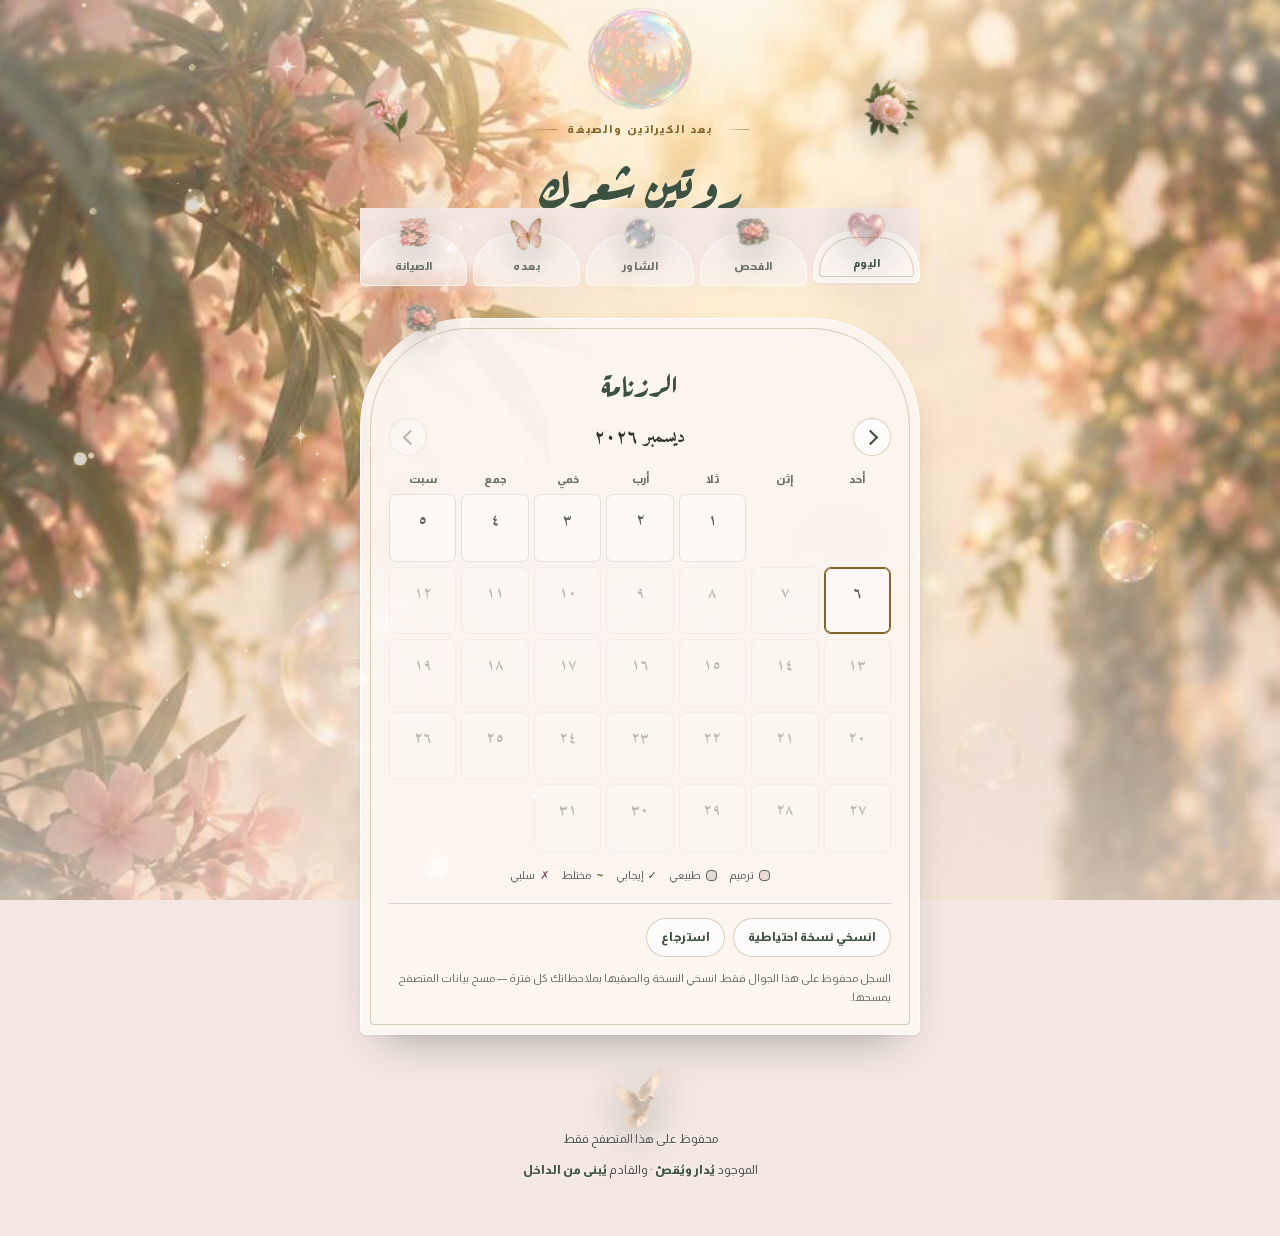
==== hair/index.html @ 188691cb "Design pass: shorter header, no duplicate titles, bubbles that never cover text The header repeats a" ====
<!doctype html>
<html lang="ar" dir="rtl">
<meta charset="utf-8">
<meta name="viewport" content="width=device-width,initial-scale=1,viewport-fit=cover">
<meta name="theme-color" content="#F4E6E2">
<meta name="apple-mobile-web-app-capable" content="yes">
<meta name="mobile-web-app-capable" content="yes">
<meta name="apple-mobile-web-app-status-bar-style" content="default">
<meta name="apple-mobile-web-app-title" content="شعرك">
<link rel="manifest" href="manifest.webmanifest">
<link rel="apple-touch-icon" href="apple-touch-icon.png">
<link rel="icon" type="image/png" sizes="192x192" href="icon-192.png">
<title>روتين شعرك</title>
<link rel="preload" href="fonts/ArefRuqaa-700-arabic.woff2" as="font" type="font/woff2" crossorigin>
<link rel="preload" href="fonts/Almarai-400-arabic.woff2" as="font" type="font/woff2" crossorigin>
<link rel="preload" href="fonts/Almarai-800-arabic.woff2" as="font" type="font/woff2" crossorigin>
<link rel="preload" href="gen/garden.jpg" as="image">
<link rel="preload" href="gen/bub21.png" as="image">
<style>
/* الخطوط محلية: لا رحلة لجوجل ولا انتظار — وتُخزَّن مع الصفحة للعمل بدون إنترنت */
@font-face{font-family:'Almarai';font-style:normal;font-weight:400;font-display:swap;
  src:url(fonts/Almarai-400-arabic.woff2) format('woff2');unicode-range:U+0600-06FF, U+0750-077F, U+0870-088E, U+0890-0891, U+0897-08E1, U+08E3-08FF, U+200C-200E, U+2010-2011, U+204F, U+2E41, U+FB50-FDFF, U+FE70-FE74, U+FE76-FEFC, U+102E0-102FB, U+10E60-10E7E, U+10EC2-10EC4, U+10EFC-10EFF, U+1EE00-1EE03, U+1EE05-1EE1F, U+1EE21-1EE22, U+1EE24, U+1EE27, U+1EE29-1EE32, U+1EE34-1EE37, U+1EE39, U+1EE3B, U+1EE42, U+1EE47, U+1EE49, U+1EE4B, U+1EE4D-1EE4F, U+1EE51-1EE52, U+1EE54, U+1EE57, U+1EE59, U+1EE5B, U+1EE5D, U+1EE5F, U+1EE61-1EE62, U+1EE64, U+1EE67-1EE6A, U+1EE6C-1EE72, U+1EE74-1EE77, U+1EE79-1EE7C, U+1EE7E, U+1EE80-1EE89, U+1EE8B-1EE9B, U+1EEA1-1EEA3, U+1EEA5-1EEA9, U+1EEAB-1EEBB, U+1EEF0-1EEF1}
@font-face{font-family:'Almarai';font-style:normal;font-weight:400;font-display:swap;
  src:url(fonts/Almarai-400-latin.woff2) format('woff2');unicode-range:U+0000-00FF, U+0131, U+0152-0153, U+02BB-02BC, U+02C6, U+02DA, U+02DC, U+0304, U+0308, U+0329, U+2000-206F, U+20AC, U+2122, U+2191, U+2193, U+2212, U+2215, U+FEFF, U+FFFD}
@font-face{font-family:'Almarai';font-style:normal;font-weight:800;font-display:swap;
  src:url(fonts/Almarai-800-arabic.woff2) format('woff2');unicode-range:U+0600-06FF, U+0750-077F, U+0870-088E, U+0890-0891, U+0897-08E1, U+08E3-08FF, U+200C-200E, U+2010-2011, U+204F, U+2E41, U+FB50-FDFF, U+FE70-FE74, U+FE76-FEFC, U+102E0-102FB, U+10E60-10E7E, U+10EC2-10EC4, U+10EFC-10EFF, U+1EE00-1EE03, U+1EE05-1EE1F, U+1EE21-1EE22, U+1EE24, U+1EE27, U+1EE29-1EE32, U+1EE34-1EE37, U+1EE39, U+1EE3B, U+1EE42, U+1EE47, U+1EE49, U+1EE4B, U+1EE4D-1EE4F, U+1EE51-1EE52, U+1EE54, U+1EE57, U+1EE59, U+1EE5B, U+1EE5D, U+1EE5F, U+1EE61-1EE62, U+1EE64, U+1EE67-1EE6A, U+1EE6C-1EE72, U+1EE74-1EE77, U+1EE79-1EE7C, U+1EE7E, U+1EE80-1EE89, U+1EE8B-1EE9B, U+1EEA1-1EEA3, U+1EEA5-1EEA9, U+1EEAB-1EEBB, U+1EEF0-1EEF1}
@font-face{font-family:'Almarai';font-style:normal;font-weight:800;font-display:swap;
  src:url(fonts/Almarai-800-latin.woff2) format('woff2');unicode-range:U+0000-00FF, U+0131, U+0152-0153, U+02BB-02BC, U+02C6, U+02DA, U+02DC, U+0304, U+0308, U+0329, U+2000-206F, U+20AC, U+2122, U+2191, U+2193, U+2212, U+2215, U+FEFF, U+FFFD}
@font-face{font-family:'Amiri';font-style:normal;font-weight:400;font-display:swap;
  src:url(fonts/Amiri-400-arabic.woff2) format('woff2');unicode-range:U+0600-06FF, U+0750-077F, U+0870-088E, U+0890-0891, U+0897-08E1, U+08E3-08FF, U+200C-200E, U+2010-2011, U+204F, U+2E41, U+FB50-FDFF, U+FE70-FE74, U+FE76-FEFC, U+102E0-102FB, U+10E60-10E7E, U+10EC2-10EC4, U+10EFC-10EFF, U+1EE00-1EE03, U+1EE05-1EE1F, U+1EE21-1EE22, U+1EE24, U+1EE27, U+1EE29-1EE32, U+1EE34-1EE37, U+1EE39, U+1EE3B, U+1EE42, U+1EE47, U+1EE49, U+1EE4B, U+1EE4D-1EE4F, U+1EE51-1EE52, U+1EE54, U+1EE57, U+1EE59, U+1EE5B, U+1EE5D, U+1EE5F, U+1EE61-1EE62, U+1EE64, U+1EE67-1EE6A, U+1EE6C-1EE72, U+1EE74-1EE77, U+1EE79-1EE7C, U+1EE7E, U+1EE80-1EE89, U+1EE8B-1EE9B, U+1EEA1-1EEA3, U+1EEA5-1EEA9, U+1EEAB-1EEBB, U+1EEF0-1EEF1}
@font-face{font-family:'Amiri';font-style:normal;font-weight:400;font-display:swap;
  src:url(fonts/Amiri-400-latin.woff2) format('woff2');unicode-range:U+0000-00FF, U+0131, U+0152-0153, U+02BB-02BC, U+02C6, U+02DA, U+02DC, U+0304, U+0308, U+0329, U+2000-206F, U+20AC, U+2122, U+2191, U+2193, U+2212, U+2215, U+FEFF, U+FFFD}
@font-face{font-family:'Amiri';font-style:normal;font-weight:700;font-display:swap;
  src:url(fonts/Amiri-700-arabic.woff2) format('woff2');unicode-range:U+0600-06FF, U+0750-077F, U+0870-088E, U+0890-0891, U+0897-08E1, U+08E3-08FF, U+200C-200E, U+2010-2011, U+204F, U+2E41, U+FB50-FDFF, U+FE70-FE74, U+FE76-FEFC, U+102E0-102FB, U+10E60-10E7E, U+10EC2-10EC4, U+10EFC-10EFF, U+1EE00-1EE03, U+1EE05-1EE1F, U+1EE21-1EE22, U+1EE24, U+1EE27, U+1EE29-1EE32, U+1EE34-1EE37, U+1EE39, U+1EE3B, U+1EE42, U+1EE47, U+1EE49, U+1EE4B, U+1EE4D-1EE4F, U+1EE51-1EE52, U+1EE54, U+1EE57, U+1EE59, U+1EE5B, U+1EE5D, U+1EE5F, U+1EE61-1EE62, U+1EE64, U+1EE67-1EE6A, U+1EE6C-1EE72, U+1EE74-1EE77, U+1EE79-1EE7C, U+1EE7E, U+1EE80-1EE89, U+1EE8B-1EE9B, U+1EEA1-1EEA3, U+1EEA5-1EEA9, U+1EEAB-1EEBB, U+1EEF0-1EEF1}
@font-face{font-family:'Amiri';font-style:normal;font-weight:700;font-display:swap;
  src:url(fonts/Amiri-700-latin.woff2) format('woff2');unicode-range:U+0000-00FF, U+0131, U+0152-0153, U+02BB-02BC, U+02C6, U+02DA, U+02DC, U+0304, U+0308, U+0329, U+2000-206F, U+20AC, U+2122, U+2191, U+2193, U+2212, U+2215, U+FEFF, U+FFFD}
@font-face{font-family:'Aref Ruqaa';font-style:normal;font-weight:700;font-display:swap;
  src:url(fonts/ArefRuqaa-700-arabic.woff2) format('woff2');unicode-range:U+0600-06FF, U+0750-077F, U+0870-088E, U+0890-0891, U+0897-08E1, U+08E3-08FF, U+200C-200E, U+2010-2011, U+204F, U+2E41, U+FB50-FDFF, U+FE70-FE74, U+FE76-FEFC, U+102E0-102FB, U+10E60-10E7E, U+10EC2-10EC4, U+10EFC-10EFF, U+1EE00-1EE03, U+1EE05-1EE1F, U+1EE21-1EE22, U+1EE24, U+1EE27, U+1EE29-1EE32, U+1EE34-1EE37, U+1EE39, U+1EE3B, U+1EE42, U+1EE47, U+1EE49, U+1EE4B, U+1EE4D-1EE4F, U+1EE51-1EE52, U+1EE54, U+1EE57, U+1EE59, U+1EE5B, U+1EE5D, U+1EE5F, U+1EE61-1EE62, U+1EE64, U+1EE67-1EE6A, U+1EE6C-1EE72, U+1EE74-1EE77, U+1EE79-1EE7C, U+1EE7E, U+1EE80-1EE89, U+1EE8B-1EE9B, U+1EEA1-1EEA3, U+1EEA5-1EEA9, U+1EEAB-1EEBB, U+1EEF0-1EEF1}
@font-face{font-family:'Aref Ruqaa';font-style:normal;font-weight:700;font-display:swap;
  src:url(fonts/ArefRuqaa-700-latin.woff2) format('woff2');unicode-range:U+0000-00FF, U+0131, U+0152-0153, U+02BB-02BC, U+02C6, U+02DA, U+02DC, U+0304, U+0308, U+0329, U+2000-206F, U+20AC, U+2122, U+2191, U+2193, U+2212, U+2215, U+FEFF, U+FFFD}
</style>

<style>
/*  بستان مسحور في ضوء النهار.
    كل لون هنا مقيس من صور المرجع الخمس، لا مخمَّن: السائد فيها أخضر عميق
    وسيج مغبّر وضباب ذهبي ووردي ترابي — مو وردي زاهي. فالصفحة ضباب شمس
    دافئ، وعند الأطراف ظلّ أوراق أخضر، وفوق الكل فقاعات صابون تطفو ببطء
    ورذاذ لامع. الألواح نوافذ بستان مقوّسة من ورق كريمي في الضباب،
    و«ممنوع» هي الظلّ الأخضر العميق — أغمق ما في الصور.                */
:root{
  /* مقيس من الصور */
  --haze:#F4E6E2;      /* أفتح ١٠٪ في صورة الفقاعات */
  --haze-gold:#E6CFB4; /* هالة شمس النافورة */
  --mist:#DCD2D4;
  --cream:#FCF6F1;
  --cream-2:#F6EDE6;
  --grove:#243028;     /* أغمق ما في الصور */
  --grove-2:#30463E;
  --sage:#5A665B;
  --sage-lt:#768771;
  --blush:#C1848B;     /* بتلة الدفلى */
  --blush-lt:#EDDCD8;

  /* حبر على الكريم #FCF6F1 — كل قيمة محسوبة */
  --ink:#2F332D;       /* 12.0 */
  --ink-2:#5B6158;     /*  5.9 */
  --ink-3:#6A705F;     /*  4.8 */
  --rose:#8E4C58;      /*  5.9 */
  --green:#3C5140;     /*  8.0 */
  --gold:#836428;      /*  5.1 */

  /* على الأخضر العميق #243028 */
  --on-g:#FCF6F1;      /* 12.8 */
  --gold-lt:#E3C88F;   /*  8.5 */
  --pink-lt:#EFCCCF;   /*  9.3 */
  --sage-pale:#C6D6C0; /*  9.0 */

  /* حبر النص الواقع على خلفية الصفحة نفسها — محسوب على أغمق نقطة #BFC6B4 */
  --on-page:#474C42;   /* 5.0 على الأخضر · 8.2 على الكريم */
  --on-page-2:#5E471B; /* 5.0 على الأخضر · 8.2 على الكريم */

  --hair:rgba(131,100,40,.30);
  --hair-2:rgba(47,51,45,.12);
  --rule:rgba(47,51,45,.16);

  --f-disp:'Aref Ruqaa','Amiri',Georgia,serif;
  --f-mid:'Amiri',Georgia,serif;
  --f-body:'Almarai',system-ui,-apple-system,sans-serif;

  /* ستيكر مُضاء من الخلف: هالة بيضاء + ظلّ أوراق */
  --sun:drop-shadow(0 0 14px rgba(255,252,246,.75)) drop-shadow(0 7px 14px rgba(36,48,40,.3));
  --panel:0 1px 2px rgba(36,48,40,.06), 0 22px 46px -24px rgba(36,48,40,.46);
}

*{box-sizing:border-box}
:root{direction:rtl;overflow-x:hidden}
body{
  direction:rtl;margin:0;color:var(--ink);
  font-family:var(--f-body);font-size:15px;line-height:1.75;
  -webkit-text-size-adjust:100%;overflow-x:hidden;background:var(--haze);
}

/* ضوء البستان: شمس دافئة في الأعلى، ظلّ أوراق أخضر عند الحواف والأسفل */
body::before{
  content:'';position:fixed;inset:0;z-index:-3;background-color:var(--haze);
  background-image:
    linear-gradient(180deg,rgba(252,246,241,.34) 0%,rgba(252,246,241,.10) 22%,
                    rgba(252,246,241,.06) 60%,rgba(244,230,226,.42) 84%,rgba(244,230,226,.62) 100%),
    url("gen/garden.jpg");
  background-size:cover,cover;background-position:center top,center top}
/* رذاذ لامع كما في صور النافورة — طبقتان بمقاسَي بلاط مختلفَين */
/* أشعة مائلة من أعلى اليسار، مثل ضوء النافورة */
.rays{position:fixed;inset:-20% -30%;z-index:-1;pointer-events:none;opacity:.28;
  background:repeating-linear-gradient(107deg,
    rgba(255,251,238,0) 0 42px,
    rgba(255,251,238,.34) 42px 58px,
    rgba(255,251,238,0) 58px 128px);
  -webkit-mask-image:radial-gradient(62% 52% at 30% 2%,#000 0%,transparent 72%);
  mask-image:radial-gradient(62% 52% at 30% 2%,#000 0%,transparent 72%)}

/* فقاعات صابون تطلع من تحت الشاشة: تظهر من الأسفل، تتمايل، ترجف مثل الهلام، وتذوب فوق */
.bubbles{position:fixed;inset:0;z-index:9;pointer-events:none;overflow:hidden;mix-blend-mode:screen}
.bubw{position:absolute;top:auto;bottom:-26vh;animation:rise linear infinite}
.bubs{display:block;animation:sway ease-in-out infinite alternate}
.bub{display:block;height:auto;animation:wobble ease-in-out infinite;
  filter:drop-shadow(0 0 6px rgba(255,255,255,.6))}
@keyframes rise{0%{transform:translate3d(0,0,0);opacity:0}6%{opacity:1}
  88%{opacity:1}100%{transform:translate3d(0,-152vh,0);opacity:0}}
@keyframes sway{from{transform:translate3d(-18px,0,0) rotate(-5deg)}to{transform:translate3d(18px,0,0) rotate(5deg)}}
@keyframes wobble{0%,100%{transform:scale(1,1)}25%{transform:scale(1.055,.95)}
  50%{transform:scale(.955,1.045)}75%{transform:scale(1.03,.975)}}
.b1{inset-inline-start:11%;animation-duration:96.4s;animation-delay:-18.4s} .b1 .bubs{animation-duration:6.7s} .b1 .bub{width:84px;opacity:.34;animation-duration:2.7s}
.b2{inset-inline-start:48%;animation-duration:60.9s;animation-delay:-5.5s} .b2 .bubs{animation-duration:6.7s} .b2 .bub{width:64px;opacity:.40;animation-duration:3.0s}
.b3{inset-inline-start:85%;animation-duration:83.5s;animation-delay:-51.3s} .b3 .bubs{animation-duration:4.2s} .b3 .bub{width:84px;opacity:.93;animation-duration:1.8s}
.b4{inset-inline-start:25%;animation-duration:53.6s;animation-delay:-12.9s} .b4 .bubs{animation-duration:3.7s} .b4 .bub{width:54px;opacity:.82;animation-duration:2.6s}
.b5{inset-inline-start:62%;animation-duration:74.8s;animation-delay:-47.8s} .b5 .bubs{animation-duration:5.5s} .b5 .bub{width:64px;opacity:.97;animation-duration:3.0s}
.b6{inset-inline-start:2%;animation-duration:105.6s;animation-delay:-105.1s} .b6 .bubs{animation-duration:6.8s} .b6 .bub{width:78px;opacity:.28;animation-duration:3.1s}
.b7{inset-inline-start:39%;animation-duration:43.2s;animation-delay:-24.4s} .b7 .bubs{animation-duration:4.0s} .b7 .bub{width:26px;opacity:.58;animation-duration:2.0s}
.b8{inset-inline-start:76%;animation-duration:42.5s;animation-delay:-29.2s} .b8 .bubs{animation-duration:4.4s} .b8 .bub{width:40px;opacity:.64;animation-duration:3.5s}
.b9{inset-inline-start:16%;animation-duration:86.9s;animation-delay:-36.6s} .b9 .bubs{animation-duration:5.8s} .b9 .bub{width:46px;opacity:.22;animation-duration:2.2s}
.b10{inset-inline-start:53%;animation-duration:62.8s;animation-delay:-60.5s} .b10 .bubs{animation-duration:6.5s} .b10 .bub{width:34px;opacity:.70;animation-duration:2.0s}
.b11{inset-inline-start:90%;animation-duration:71.3s;animation-delay:-34.7s} .b11 .bubs{animation-duration:6.2s} .b11 .bub{width:18px;opacity:.52;animation-duration:2.1s}
.b12{inset-inline-start:30%;animation-duration:90.8s;animation-delay:-38.2s} .b12 .bubs{animation-duration:5.1s} .b12 .bub{width:26px;opacity:.88;animation-duration:2.5s}
.b13{inset-inline-start:67%;animation-duration:104.0s;animation-delay:-83.5s} .b13 .bubs{animation-duration:4.8s} .b13 .bub{width:16px;opacity:.46;animation-duration:3.4s}
.b14{inset-inline-start:7%;animation-duration:96.4s;animation-delay:-61.9s} .b14 .bubs{animation-duration:4.0s} .b14 .bub{width:22px;opacity:.76;animation-duration:3.6s}

/* رذاذ الضوء: ٤٨ لمعة مقصوصة من صورتها، كل وحدة تضيء وتنطفئ ببطء على إيقاعها */
.sparks{position:fixed;inset:0;z-index:8;pointer-events:none;overflow:hidden;mix-blend-mode:screen}
.spk{position:absolute;height:auto;transform:translate(50%,-50%) scale(.7);opacity:.75;
  animation:twinkle ease-in-out infinite}
@keyframes twinkle{0%,100%{opacity:0;transform:translate(50%,-50%) scale(.55)}
  50%{opacity:1;transform:translate(50%,-50%) scale(1)}}

.wrap{position:relative;z-index:2;max-width:600px;margin:0 auto;padding-inline:20px;
  padding-block:8px 52px}

h1,h2,h3{margin:0;line-height:1.3}
.stk{position:absolute;pointer-events:none;user-select:none;z-index:5;
  filter:var(--sun);max-width:100%;height:auto}

/* ══ الترويسة ═════════════════════════════════════════════════════ */
.head{position:relative;text-align:center;padding-block:clamp(164px,47vw,204px) 30px}
.head .hero{width:clamp(80px,23vw,104px);top:0;inset-inline-start:50%;
  transform:translateX(50%);filter:none;animation:bob 6.5s ease-in-out infinite}
@keyframes bob{0%,100%{transform:translateX(50%) translateY(0) rotate(0)}
  50%{transform:translateX(50%) translateY(-10px) rotate(3deg)}}
.head .peonywhite{width:clamp(44px,13vw,58px);top:44px;inset-inline-start:0;
  transform:rotate(-14deg)}
.head .branch{width:clamp(36px,11vw,48px);top:52px;inset-inline-end:2px;
  transform:rotate(16deg)}
.eyebrow{display:inline-flex;align-items:center;gap:10px;font-family:var(--f-body);
  font-size:11px;font-weight:800;letter-spacing:.17em;color:var(--gold);
  margin-bottom:15px}
.eyebrow::before,.eyebrow::after{content:'';width:26px;height:1px;
  background:linear-gradient(to right,transparent,rgba(131,100,40,.65))}
.head h1{font-family:var(--f-disp);font-size:clamp(40px,11.5vw,58px);font-weight:700;
  line-height:1.16;color:var(--green);
  text-shadow:0 1px 0 rgba(255,255,255,.9),0 0 30px rgba(255,252,242,.95)}
.head p{margin:14px auto 0;max-width:23em;color:var(--on-page);font-size:13px;
  line-height:1.8;text-shadow:0 0 10px rgba(255,252,246,.95),0 1px 0 rgba(255,255,255,.7)}

/* ══ الأرقام الثلاثة ══════════════════════════════════════════════ */
.stats{display:grid;grid-template-columns:repeat(3,1fr);margin-bottom:22px;
  border-block:1px solid var(--hair);padding-block:4px}
.stat{text-align:center;padding:14px 4px 13px}
.stat+.stat{border-inline-end:1px solid var(--hair-2)}
.stat b{display:block;font-family:var(--f-mid);font-weight:400;
  font-size:clamp(54px,16.5vw,80px);line-height:.94;color:var(--green);
  text-shadow:0 0 26px rgba(255,253,246,.95),0 1px 0 rgba(255,255,255,.8)}
.stat.s2 b{color:var(--rose)}
.stat.s3 b{color:var(--gold)}
.stat span{display:block;font-size:11px;font-weight:800;color:var(--ink);
  margin-top:6px;text-shadow:0 1px 0 rgba(255,255,255,.6)}
.stat small{display:block;font-size:11px;color:var(--on-page);letter-spacing:.07em}

/* ══ شريط الأسبوع ═════════════════════════════════════════════════ */
.week{display:flex;gap:5px;justify-content:center;margin-bottom:11px}
.day{flex:1 1 0;min-width:0;text-align:center;padding:8px 2px 9px;
  background:rgba(252,246,241,.62);border:1px solid rgba(255,255,255,.7);
  border-radius:3px 3px 0 0}
.day span{display:block;font-size:clamp(9.5px,2.6vw,11px);font-weight:800;
  color:var(--on-page)}
.day b{display:block;font-family:var(--f-mid);font-size:19px;font-weight:400;
  color:var(--on-page);line-height:1.2}
.day.on{background:rgba(252,246,241,.95);border-color:rgba(131,100,40,.42)}
.day.on span,.day.on b{color:var(--gold)}
.day.on2{background:rgba(252,246,241,.95);border-color:rgba(60,81,64,.4)}
.day.on2 span,.day.on2 b{color:var(--green)}
.weeknote{margin:0 0 6px;text-align:center;font-size:12px;color:var(--on-page);
  line-height:1.8;text-shadow:0 1px 0 rgba(255,255,255,.55)}

/* ══ عنوان الفصل ══════════════════════════════════════════════════ */
.chapter{text-align:center;margin:46px 0 20px}
.ch-no{display:block;font-family:var(--f-body);font-size:11px;font-weight:800;
  letter-spacing:.2em;color:var(--on-page-2);margin-bottom:5px;
  text-shadow:0 1px 0 rgba(255,255,255,.6)}
.ch-ttl{font-family:var(--f-disp);font-size:clamp(28px,7.4vw,36px);font-weight:700;
  color:var(--green);line-height:1.22;
  text-shadow:0 1px 0 rgba(255,255,255,.9),0 0 24px rgba(255,253,246,.9)}
.orn{display:flex;align-items:center;justify-content:center;gap:9px;margin-top:9px}
.orn::before,.orn::after{content:'';width:clamp(48px,17vw,86px);height:1px;
  background:linear-gradient(to right,transparent,rgba(131,100,40,.6))}
.orn::after{background:linear-gradient(to left,transparent,rgba(131,100,40,.6))}
.chsub{margin:10px auto 0;max-width:24em;font-size:13px;color:var(--on-page);line-height:1.75;
  text-shadow:0 0 10px rgba(255,252,246,.95),0 1px 0 rgba(255,255,255,.7)}
.orn i{width:7px;height:7px;background:var(--gold);transform:rotate(45deg);
  box-shadow:0 0 8px rgba(255,255,255,.9)}

/* ══ نافذة البستان: لوح كريمي مقوّس ═══════════════════════════════ */
.card{position:relative;background:rgba(252,246,241,.94);color:var(--ink);
  border-radius:clamp(66px,21vw,108px) clamp(66px,21vw,108px) 7px 7px;
  padding:clamp(34px,9vw,44px) clamp(20px,5.4vw,28px) 28px;
  box-shadow:var(--panel);margin-bottom:26px;
  border:1px solid rgba(255,255,255,.85)}
.card::after{content:'';position:absolute;inset:9px;pointer-events:none;
  border:1px solid var(--hair);
  border-radius:clamp(57px,19vw,99px) clamp(57px,19vw,99px) 4px 4px}

.card-hd{text-align:center;margin-bottom:17px}
.card-hd h2{font-family:var(--f-disp);font-size:clamp(25px,6.4vw,31px);
  font-weight:700;color:var(--green);line-height:1.24}
.chip{display:inline-block;margin-top:8px;font-family:var(--f-body);font-size:11px;
  font-weight:800;letter-spacing:.09em;color:var(--gold);
  border-block:1px solid rgba(131,100,40,.35);padding:3px 10px}
.simple .card-hd h2{color:var(--sage)}
.simple .chip{color:var(--green);border-color:rgba(60,81,64,.35)}
.after .card-hd h2{color:var(--rose)}
.after .chip{color:var(--rose);border-color:rgba(142,76,88,.35)}
.paused .card-hd h2{color:var(--ink-2)}
.paused .chip{color:var(--ink-3);border-color:var(--rule)}
.sub{color:var(--ink-2);font-size:13px;margin:0 0 20px;line-height:1.8;
  text-align:center}
.sub b{color:var(--ink);font-weight:800}

/* ══ الخطوات ══════════════════════════════════════════════════════ */
ol.steps{list-style:none;margin:0;padding:0;position:relative;z-index:1}
ol.steps>li{display:grid;grid-template-columns:32px 1fr;gap:14px;
  padding-bottom:19px;position:relative}
ol.steps>li:not(:last-child)::before{content:'';position:absolute;
  inset-inline-start:15.5px;top:34px;bottom:2px;width:1px;
  background:linear-gradient(rgba(131,100,40,.32),rgba(131,100,40,0))}
.num{width:32px;height:32px;border-radius:50%;border:1px solid rgba(131,100,40,.5);
  display:flex;align-items:center;justify-content:center;
  background:rgba(252,246,241,.98);
  font-family:var(--f-mid);font-size:17px;font-weight:700;color:var(--gold);
  position:relative;z-index:1}
.simple .num{border-color:rgba(60,81,64,.5);color:var(--green)}
.after .num{border-color:rgba(142,76,88,.5);color:var(--rose)}
.step-b h3{font-family:var(--f-mid);font-size:19px;font-weight:700;display:inline}
.en{font-family:var(--f-body);font-weight:800;font-size:15px}
.time{display:inline-block;margin-inline-start:8px;font-family:var(--f-body);
  font-size:11px;font-weight:800;letter-spacing:.05em;color:var(--gold);
  border:1px solid rgba(131,100,40,.4);border-radius:2px;padding:2px 8px;
  vertical-align:middle}
.step-b p{margin:3px 0 0;font-size:13px;color:var(--ink-2);line-height:1.75}
.step-b em{font-style:normal;color:var(--rose);font-weight:700}
.simple .step-b em{color:var(--green)}

/* ══ الجرد ════════════════════════════════════════════════════════ */
.plist{position:relative;z-index:1}
.prow{display:flex;align-items:center;justify-content:space-between;gap:12px;
  padding:12px 0;border-bottom:1px solid var(--hair-2)}
.prow:last-child{border-bottom:0}
.pname{min-width:0}
.pname b{display:block;font-size:15px;font-weight:800;line-height:1.5}
.pname span{display:block;font-size:12px;color:var(--ink-3);line-height:1.6}
.ptag{flex:none;font-size:11px;font-weight:800;letter-spacing:.05em;padding:3px 9px;
  border-radius:2px;border:1px solid;white-space:nowrap}
.t-rep{color:var(--rose);border-color:rgba(142,76,88,.4)}
.t-nat{color:var(--green);border-color:rgba(60,81,64,.4)}
.t-both,.t-when{color:var(--gold);border-color:rgba(131,100,40,.42)}

.alt{position:relative;z-index:1;margin:18px 0 0;padding:15px 17px;
  background:var(--cream-2);border:1px solid rgba(131,100,40,.3);border-radius:3px;
  font-size:12px;color:var(--ink-2);line-height:1.8}
.alt b{color:var(--ink);font-weight:800}
.alt em{font-style:normal;color:var(--rose);font-weight:800}
.rules{position:relative;z-index:1;margin-top:20px;padding-top:17px;
  border-top:1px solid var(--rule);display:flex;flex-direction:column;gap:10px}
.rules p{margin:0;font-size:12px;color:var(--ink-2);line-height:1.8}
.rules b{color:var(--ink);font-weight:800}

/* ══ القوائم ══════════════════════════════════════════════════════ */
ul.ticks{list-style:none;margin:0;padding:0;display:flex;flex-direction:column;
  gap:12px;position:relative;z-index:1}
ul.ticks li{position:relative;padding-inline-start:21px;font-size:15px;
  line-height:1.7}
ul.ticks li::before{content:'';position:absolute;inset-inline-start:3px;top:11px;
  width:6px;height:6px;background:var(--gold);transform:rotate(45deg)}
ul.ticks em{font-style:normal;color:var(--rose);font-weight:700}
.why{display:block;color:var(--ink-3);font-size:12px;margin-top:3px}
.paused ul.ticks li::before{background:var(--ink-3)}

/* ══ الظلّ الأخضر: أغمق ما في الصور، وهو مرسى الصفحة ══════════════ */
.slab{position:relative;background:var(--grove);color:var(--on-g);
  border-radius:clamp(66px,21vw,108px) clamp(66px,21vw,108px) 7px 7px;
  padding:clamp(34px,9vw,44px) clamp(20px,5.4vw,28px) 28px;margin-bottom:26px;
  box-shadow:var(--panel)}
.slab::before{content:'';position:absolute;inset:0;pointer-events:none;
  border-radius:inherit;opacity:.5;
  background:radial-gradient(72% 46% at 26% 4%,rgba(198,214,192,.22) 0%,rgba(198,214,192,0) 64%)}
.slab::after{content:'';position:absolute;inset:9px;pointer-events:none;
  border:1px solid rgba(227,200,143,.45);
  border-radius:clamp(57px,19vw,99px) clamp(57px,19vw,99px) 4px 4px}
.slab .cosmos{width:clamp(46px,13vw,60px);top:-24px;inset-inline-start:26px;
  transform:rotate(-9deg)}
.slab .card-hd h2{color:var(--on-g);text-shadow:none}
.slab .chip{color:var(--gold-lt);border-color:rgba(227,200,143,.45)}
.slab ul{list-style:none;margin:0;padding:0;display:flex;flex-direction:column;
  gap:13px;position:relative;z-index:1}
.slab li{position:relative;padding-inline-start:27px;font-size:15px;font-weight:700}
.slab li::before,.slab li::after{content:'';position:absolute;top:11px;
  inset-inline-start:2px;width:14px;height:1.5px;background:var(--pink-lt)}
.slab li::before{transform:rotate(45deg)}
.slab li::after{transform:rotate(-45deg)}
.avoid{position:relative;z-index:1;margin-top:20px;padding-top:16px;
  border-top:1px solid rgba(227,200,143,.3);font-size:12px;color:var(--sage-pale);
  line-height:1.85;text-align:center}
.avoid b{display:block;color:var(--on-g);font-weight:800;margin-bottom:5px}
.avoid code{font-family:var(--f-body);font-weight:800;font-size:12px;
  color:var(--gold-lt);white-space:nowrap}


/* ══ البوابات: خمس نوافذ مقوّسة، ستيكر فوق كل قوس — الصفحة قسم واحد في كل مرة ══ */
.gates{position:sticky;top:0;z-index:8;display:grid;grid-template-columns:repeat(5,1fr);
  gap:6px;padding:26px 0 10px;margin:-8px 0 22px;
  background:linear-gradient(rgba(244,230,226,.96) 62%,rgba(244,230,226,0))}
.gates button{position:relative;font:inherit;font-family:var(--f-body);cursor:pointer;
  padding:22px 2px 8px;border:1px solid rgba(255,255,255,.7);
  background:rgba(252,246,241,.55);color:var(--ink-3);
  border-radius:40px 40px 6px 6px;-webkit-tap-highlight-color:transparent;
  transition:background .25s,transform .25s,color .25s}
.gates button img{position:absolute;top:-18px;inset-inline-start:50%;
  transform:translateX(50%) rotate(-6deg);width:34px;height:auto;
  filter:var(--sun);transition:transform .3s;pointer-events:none}
.gates button span{display:block;font-size:11px;font-weight:800;letter-spacing:.04em}
.gates button.on{background:rgba(252,246,241,.98);color:var(--green);
  transform:translateY(-3px);box-shadow:var(--panel)}
.gates button.on::after{content:'';position:absolute;inset:5px;pointer-events:none;
  border:1px solid var(--hair);border-radius:35px 35px 3px 3px}
.gates button.on img{transform:translateX(50%) rotate(4deg) scale(1.22)}
.pane{display:none}
.pane.on{display:block;animation:panein .38s ease-out}
@keyframes panein{from{opacity:0;transform:translateY(12px)}to{opacity:1;transform:none}}
.pane>.chapter{margin-top:8px}
.head{padding-block:clamp(84px,24vw,104px) 2px}
.head h1{font-size:clamp(36px,10.5vw,52px)}
.head p{margin-top:8px}
.head .peonywhite{top:70px}
.head .branch{top:80px}

/* ══ السجل: رزنامة + فحص + آخر الغسلات ═══════════════════════════ */
/* ── تنقّل الشهر ── */
.nav{display:flex;align-items:center;justify-content:space-between;gap:10px;
  margin-bottom:14px;position:relative;z-index:1}
.nav button{width:38px;height:38px;flex:none;border-radius:50%;cursor:pointer;
  border:1px solid var(--hair);background:rgba(255,255,255,.7);
  display:grid;place-items:center;-webkit-tap-highlight-color:transparent;padding:0}
.nav button::before{content:'';width:9px;height:9px;border-style:solid;
  border-color:var(--green);border-width:0}
/* السهم مرسوم لا مكتوب: المحارف ‹› ينعكس رسمها في RTL فتقلب المعنى */
#prev::before{border-width:2px 2px 0 0;transform:translateX(-2px) rotate(45deg)}
#next::before{border-width:0 0 2px 2px;transform:translateX(2px) rotate(45deg)}
.nav button:disabled{opacity:.35;cursor:default}
.nav b{font-family:var(--f-mid);font-size:19px;font-weight:700;color:var(--ink)}

/* ── الشبكة ── */
.dows,.grid{display:grid;grid-template-columns:repeat(7,minmax(0,1fr));gap:5px;
  position:relative;z-index:1}
.dows{margin-bottom:5px}
.dows span{text-align:center;font-size:11px;font-weight:800;color:var(--ink-3)}
.cell{position:relative;aspect-ratio:1;min-width:0;padding:0;line-height:1.15;border-radius:7px;cursor:pointer;
  border:1px solid var(--hair-2);background:rgba(255,255,255,.45);
  display:flex;flex-direction:column;align-items:center;justify-content:center;gap:3px;
  font-family:var(--f-mid);font-size:15px;font-weight:700;color:var(--ink-2);
  -webkit-tap-highlight-color:transparent;transition:transform .12s}
.cell:active{transform:scale(.94)}
.cell.pad{visibility:hidden;cursor:default}
.cell.future{opacity:.4;cursor:default}
.cell.today{border-color:var(--gold);box-shadow:0 0 0 1px var(--gold) inset}
.cell.sel{box-shadow:0 0 0 2px var(--green) inset;border-color:var(--green)}
.cell.r{background:rgba(142,76,88,.16);border-color:rgba(142,76,88,.45);color:var(--rose);
  font-weight:700}
.cell.n{background:rgba(60,81,64,.14);border-color:rgba(60,81,64,.45);color:var(--green);
  font-weight:700}
.vd{font-family:var(--f-body);font-size:11px;font-weight:800;line-height:1;height:11px}
.vd.pos{color:var(--green)} .vd.neg{color:var(--rose)} .vd.mix{color:var(--gold)}
.ed-vd{text-align:center;font-size:12.5px;font-weight:800;margin:-6px 0 12px}
.ed-vd.pos{color:var(--green)} .ed-vd.neg{color:var(--rose)} .ed-vd.mix{color:var(--gold)}
.ed-vd.none{color:var(--ink-3);font-weight:700}
.tl .vd{display:inline-block;margin-inline-start:6px}
.dot{display:flex;gap:2px;height:5px}
.dot i{width:5px;height:5px;border-radius:50%}
.dot .g{background:var(--green)}
.dot .b{background:var(--rose)}

.legend{display:flex;flex-wrap:wrap;gap:12px;justify-content:center;margin-top:14px;
  font-size:11px;color:var(--ink-2);position:relative;z-index:1}
.legend span{display:inline-flex;align-items:center;gap:5px}
.legend i{width:11px;height:11px;border-radius:4px;border:1px solid}
.lg-r{background:rgba(142,76,88,.16);border-color:rgba(142,76,88,.45)}
.lg-n{background:rgba(60,81,64,.14);border-color:rgba(60,81,64,.45)}

/* ── محرّر اليوم ── */
.editor{position:relative;z-index:1;margin-top:18px;padding-top:16px;
  border-top:1px solid var(--rule)}
.ed-date{text-align:center;font-family:var(--f-mid);font-size:17px;font-weight:700;
  color:var(--ink);margin-bottom:12px}
.types{display:grid;grid-template-columns:repeat(3,1fr);gap:8px;margin-bottom:16px}
.types button{font:inherit;font-family:var(--f-body);font-size:13px;font-weight:800;
  padding:11px 4px;border-radius:6px;cursor:pointer;border:1px solid var(--hair-2);
  background:rgba(255,255,255,.6);color:var(--ink-2);
  -webkit-tap-highlight-color:transparent}
.types button[aria-pressed="true"][data-t="r"]{background:rgba(142,76,88,.18);
  border-color:var(--rose);color:var(--rose)}
.types button[aria-pressed="true"][data-t="n"]{background:rgba(60,81,64,.16);
  border-color:var(--green);color:var(--green)}
.types button[aria-pressed="true"][data-t=""]{background:rgba(47,51,45,.08);
  border-color:var(--ink-3);color:var(--ink-2)}
/* المتوقع بعد كل شاور: ثلاثة أعمدة — طبيعي / إيجابي / مقلق */
.expect{margin:-6px 0 16px;padding:13px 14px;border-radius:6px;
  background:var(--cream-2);border:1px solid var(--hair-2);font-size:12px;line-height:1.75}
.expect h4{margin:0 0 6px;font-family:var(--f-mid);font-size:15px;font-weight:700;color:var(--ink)}
.expect p{margin:0 0 5px;color:var(--ink-2)}
.expect p:last-child{margin-bottom:0}
.expect b{font-weight:800}
.expect .ok{color:var(--green)} .expect .nb{color:var(--gold)} .expect .no{color:var(--rose)}
.grp{margin-bottom:14px}
.grp h3{font-family:var(--f-body);font-size:11px;font-weight:800;letter-spacing:.1em;
  margin-bottom:8px}
.grp.good h3{color:var(--green)}
.grp.bad h3{color:var(--rose)}
.tags{display:flex;flex-wrap:wrap;gap:7px}
.tags button{font:inherit;font-family:var(--f-body);font-size:12px;font-weight:700;
  padding:7px 12px;border-radius:999px;cursor:pointer;border:1px solid var(--hair-2);
  background:rgba(255,255,255,.62);color:var(--ink-2);
  -webkit-tap-highlight-color:transparent;line-height:1.4}
.good .tags button[aria-pressed="true"]{background:rgba(60,81,64,.16);
  border-color:var(--green);color:var(--green)}
.bad .tags button[aria-pressed="true"]{background:rgba(142,76,88,.16);
  border-color:var(--rose);color:var(--rose)}
textarea{width:100%;font:inherit;font-family:var(--f-body);font-size:13px;
  color:var(--ink);background:rgba(255,255,255,.7);border:1px solid var(--hair-2);
  border-radius:6px;padding:10px 12px;resize:vertical;min-height:62px;line-height:1.7}
textarea::placeholder{color:var(--ink-3)}
.saved{text-align:center;font-size:11px;font-weight:700;color:var(--ink-3);margin-top:12px;
  min-height:1.4em}
.saved.ok{color:var(--green)}
.saved.warn{color:var(--gold)}

/* ── الفحص ── */
.verdict{position:relative;z-index:1;border-radius:8px;padding:16px 17px;margin-bottom:14px;
  border:1px solid}
.verdict h3{font-family:var(--f-disp);font-size:20px;font-weight:700;margin-bottom:5px}
.verdict p{margin:0;font-size:13px;line-height:1.8;color:var(--ink-2)}
.v-ok{background:rgba(60,81,64,.09);border-color:rgba(60,81,64,.4)}
.v-ok h3{color:var(--green)}
.v-warn{background:rgba(131,100,40,.1);border-color:rgba(131,100,40,.45)}
.v-warn h3{color:var(--gold)}
.v-act{background:rgba(142,76,88,.1);border-color:rgba(142,76,88,.45)}
.v-act h3{color:var(--rose)}
.v-none{background:rgba(47,51,45,.05);border-color:var(--hair-2)}
.v-none h3{color:var(--ink-2)}

.bars{position:relative;z-index:1;margin:16px 0 4px}
.bar{margin-bottom:11px}
.bar .lab{display:flex;justify-content:space-between;font-size:11px;font-weight:800;
  margin-bottom:4px}
.bar .lab span:last-child{font-family:var(--f-mid);font-size:13px}
.bar .track{height:7px;border-radius:99px;background:rgba(47,51,45,.09);overflow:hidden}
.bar .fill{height:100%;border-radius:99px;transition:width .35s}
.bar.p .lab{color:var(--rose)} .bar.p .fill{background:var(--rose)}
.bar.m .lab{color:var(--gold)} .bar.m .fill{background:var(--gold)}
.bar.i .lab{color:var(--green)} .bar.i .fill{background:var(--green)}

.notes{position:relative;z-index:1;margin-top:16px;padding-top:15px;
  border-top:1px solid var(--rule);display:flex;flex-direction:column;gap:9px}
.notes p{margin:0;font-size:12px;line-height:1.75;color:var(--ink-2)}
.notes b{color:var(--ink);font-weight:800}
.notes .sig{color:var(--rose);font-weight:800}

/* ── الملخص ── */
.sums{display:grid;grid-template-columns:repeat(3,1fr);
  border-block:1px solid var(--hair);margin-bottom:22px}
.sum{text-align:center;padding:14px 4px 13px}
.sum+.sum{border-inline-end:1px solid var(--hair-2)}
.sum b{display:block;font-family:var(--f-mid);font-weight:400;
  font-size:clamp(40px,12vw,58px);line-height:.95;color:var(--green);
  text-shadow:0 0 22px rgba(255,253,246,.95)}
.sum.s2 b{color:var(--rose)} .sum.s3 b{color:var(--gold)}
.sum span{display:block;font-size:11px;font-weight:800;color:var(--ink);margin-top:5px}
.sum small{display:block;font-size:11px;color:var(--on-page)}

.timeline{position:relative;z-index:1;display:flex;flex-direction:column;gap:10px}
.tl{display:grid;grid-template-columns:62px 1fr;gap:11px;align-items:start;
  padding-bottom:10px;border-bottom:1px solid var(--hair-2)}
.tl:last-child{border-bottom:0;padding-bottom:0}
.tl .d{font-family:var(--f-mid);font-size:13px;color:var(--ink-3);padding-top:2px}
.tl .k{font-size:12px;font-weight:800;margin-bottom:3px}
.tl .k.r{color:var(--rose)} .tl .k.n{color:var(--green)}
.tl .s{font-size:12px;color:var(--ink-2);line-height:1.7}
.tl .s em{font-style:normal;color:var(--rose);font-weight:700}
.tl .s .gd{color:var(--green);font-weight:700}
.empty{text-align:center;font-size:13px;color:var(--ink-3);padding:6px 0}



/* ══ للمبتدئة: كل خطوة فيها الكمية والمكان والوقت كسطور منفصلة ══ */
.how{margin:7px 0 0;padding:0;list-style:none;display:flex;flex-direction:column;gap:4px}
.how li{display:block;font-size:12px;color:var(--ink-2);line-height:1.7;padding-inline-start:16px;position:relative}
.how li::before{content:'';position:absolute;inset-inline-start:2px;top:9px;width:5px;height:5px;
  border-radius:50%;background:var(--gold)}
.how b{color:var(--ink);font-weight:800}
.how em{font-style:normal;color:var(--rose);font-weight:700}
.prep{margin-bottom:24px}
.prep ul.ticks li{font-size:14px}
.gloss{display:grid;grid-template-columns:1fr;gap:0;position:relative;z-index:1}
.gloss div{padding:10px 0;border-bottom:1px solid var(--hair-2);font-size:13px;line-height:1.7;color:var(--ink-2)}
.gloss div:last-child{border-bottom:0}
.gloss b{display:block;color:var(--ink);font-weight:800;font-size:14px}


/* ── نسخة احتياطية (خارج claude: السجل على الجوال فقط) ── */
.backup{position:relative;z-index:1;margin-top:18px;padding-top:14px;border-top:1px solid var(--rule);
  display:flex;flex-wrap:wrap;gap:8px;align-items:center}
.backup button{font:inherit;font-family:var(--f-body);font-size:12px;font-weight:800;
  padding:8px 14px;border-radius:999px;cursor:pointer;border:1px solid var(--hair);
  background:rgba(255,255,255,.7);color:var(--green);-webkit-tap-highlight-color:transparent}
.backup p{flex-basis:100%;margin:4px 0 0;font-size:11px;color:var(--ink-3);line-height:1.7}

/* ══ الرافعتان ════════════════════════════════════════════════════ */
.levers{display:grid;grid-template-columns:1fr 1fr;gap:16px;margin-top:4px}
@media (max-width:520px){.levers{grid-template-columns:1fr}}
.lever{position:relative;background:rgba(252,246,241,.78);
  border:1px solid rgba(255,255,255,.8);border-radius:3px;padding:19px 18px 17px;
  text-align:center;box-shadow:0 10px 26px -18px rgba(36,48,40,.5);
  border-top:2px solid rgba(60,81,64,.5)}
.lever h3{font-family:var(--f-disp);font-size:19px;font-weight:700;
  color:var(--green);margin-bottom:6px}
.lever p{margin:0;font-size:12px;color:var(--on-page);line-height:1.8}

/* ══ الختام ═══════════════════════════════════════════════════════ */
.closing{display:flex;justify-content:center;margin-top:40px}
.closing img{width:clamp(168px,48vw,232px);transform:rotate(-2deg);
  filter:drop-shadow(0 0 26px rgba(255,255,255,.7)) drop-shadow(0 14px 28px rgba(36,48,40,.34))}
footer{position:relative;text-align:center;color:var(--on-page);font-size:12px;
  line-height:2.1;padding-top:66px;margin-top:4px;
  text-shadow:0 0 12px rgba(255,252,246,.95),0 1px 0 rgba(255,255,255,.7)}
footer b{color:var(--green);font-weight:800}
footer a{color:var(--green);font-weight:800;text-decoration:none;
  border-bottom:1px solid rgba(60,81,64,.45);padding-bottom:1px}
footer .dove{width:clamp(40px,12vw,54px);top:8px;inset-inline-start:50%;
  transform:translateX(50%) rotate(-6deg)}

/* ══ ستيكرات الأقواس ══════════════════════════════════════════════ */
.mark{width:clamp(30px,8.5vw,40px);top:-17px;z-index:6}
.mark-r{inset-inline-start:clamp(34px,12vw,62px);transform:rotate(-12deg)}
.mark-l{inset-inline-end:clamp(34px,12vw,62px);transform:rotate(11deg)}
.mark.butterfly{width:clamp(36px,10vw,48px);top:-21px}
.mark.peonypink{width:clamp(44px,12vw,58px);top:auto;bottom:-20px;
  inset-inline-end:22px;transform:rotate(7deg)}

@media (max-width:400px){
  .head{padding-block:132px 24px}
  .chapter{margin:38px 0 18px}
}
/* «تقليل الحركة» كان يوقف كل شي فتعلق الفقاعات فوق — الزينة مستثناة، والباقي يحترم الإعداد */
@media (prefers-reduced-motion:reduce){
  *:not(.bubw):not(.bubs):not(.bub):not(.spk):not(.hero){transition:none!important;animation:none!important}}
</style>

<div class="rays"></div>
<div class="bubbles" aria-hidden="true">
  <span class="bubw b1"><span class="bubs"><img class="bub" decoding="async" src="gen/bub21.png" alt="" width="360" height="348"></span></span>
  <span class="bubw b2"><span class="bubs"><img class="bub" decoding="async" src="gen/bub24.png" alt="" width="360" height="230"></span></span>
  <span class="bubw b3"><span class="bubs"><img class="bub" decoding="async" src="gen/bub26.png" alt="" width="199" height="192"></span></span>
  <span class="bubw b4"><span class="bubs"><img class="bub" decoding="async" src="gen/bub22.png" alt="" width="360" height="316"></span></span>
  <span class="bubw b5"><span class="bubs"><img class="bub" decoding="async" src="gen/bub27.png" alt="" width="181" height="178"></span></span>
  <span class="bubw b6"><span class="bubs"><img class="bub" decoding="async" src="gen/bub23.png" alt="" width="360" height="306"></span></span>
  <span class="bubw b7"><span class="bubs"><img class="bub" decoding="async" src="gen/bub25.png" alt="" width="360" height="245"></span></span>
  <span class="bubw b8"><span class="bubs"><img class="bub" decoding="async" src="gen/bub26.png" alt="" width="199" height="192"></span></span>
  <span class="bubw b9"><span class="bubs"><img class="bub" decoding="async" src="gen/bub21.png" alt="" width="360" height="348"></span></span>
  <span class="bubw b10"><span class="bubs"><img class="bub" decoding="async" src="gen/bub27.png" alt="" width="181" height="178"></span></span>
  <span class="bubw b11"><span class="bubs"><img class="bub" decoding="async" src="gen/bub25.png" alt="" width="360" height="245"></span></span>
  <span class="bubw b12"><span class="bubs"><img class="bub" decoding="async" src="gen/bub22.png" alt="" width="360" height="316"></span></span>
  <span class="bubw b13"><span class="bubs"><img class="bub" decoding="async" src="gen/bub24.png" alt="" width="360" height="230"></span></span>
  <span class="bubw b14"><span class="bubs"><img class="bub" decoding="async" src="gen/bub23.png" alt="" width="360" height="306"></span></span>
</div>
<div class="sparks" aria-hidden="true">
  <img class="spk" decoding="async" src="gen/spk1.png" alt="" style="inset-inline-start:95.2%;top:79.2%;width:19px;animation-duration:4.5s;animation-delay:-4.3s">
  <img class="spk" decoding="async" src="gen/spk2.png" alt="" style="inset-inline-start:93.6%;top:65.6%;width:38px;animation-duration:5.7s;animation-delay:-0.5s">
  <img class="spk" decoding="async" src="gen/spk3.png" alt="" style="inset-inline-start:93.4%;top:0.8%;width:16px;animation-duration:6.5s;animation-delay:-0.5s">
  <img class="spk" decoding="async" src="gen/spk4.png" alt="" style="inset-inline-start:93.6%;top:51.1%;width:53px;animation-duration:8.7s;animation-delay:-8.2s">
  <img class="spk" decoding="async" src="gen/spk5.png" alt="" style="inset-inline-start:92.7%;top:23.4%;width:19px;animation-duration:4.0s;animation-delay:-2.0s">
  <img class="spk" decoding="async" src="gen/spk6.png" alt="" style="inset-inline-start:92.6%;top:38.5%;width:70px;animation-duration:3.9s;animation-delay:-2.6s">
  <img class="spk" decoding="async" src="gen/spk7.png" alt="" style="inset-inline-start:90.3%;top:33.9%;width:14px;animation-duration:6.0s;animation-delay:-0.1s">
  <img class="spk" decoding="async" src="gen/spk8.png" alt="" style="inset-inline-start:88.8%;top:47.5%;width:21px;animation-duration:4.2s;animation-delay:-0.4s">
  <img class="spk" decoding="async" src="gen/spk9.png" alt="" style="inset-inline-start:87.4%;top:11.9%;width:16px;animation-duration:4.5s;animation-delay:-1.2s">
  <img class="spk" decoding="async" src="gen/spk10.png" alt="" style="inset-inline-start:87.0%;top:77.6%;width:16px;animation-duration:6.2s;animation-delay:-2.0s">
  <img class="spk" decoding="async" src="gen/spk11.png" alt="" style="inset-inline-start:86.0%;top:84.1%;width:15px;animation-duration:9.1s;animation-delay:-6.3s">
  <img class="spk" decoding="async" src="gen/spk12.png" alt="" style="inset-inline-start:84.9%;top:23.4%;width:72px;animation-duration:6.4s;animation-delay:-3.0s">
  <img class="spk" decoding="async" src="gen/spk13.png" alt="" style="inset-inline-start:85.0%;top:7.4%;width:18px;animation-duration:6.9s;animation-delay:-3.6s">
  <img class="spk" decoding="async" src="gen/spk14.png" alt="" style="inset-inline-start:85.0%;top:77.4%;width:22px;animation-duration:6.7s;animation-delay:-2.1s">
  <img class="spk" decoding="async" src="gen/spk15.png" alt="" style="inset-inline-start:84.7%;top:0.9%;width:23px;animation-duration:4.3s;animation-delay:-0.1s">
  <img class="spk" decoding="async" src="gen/spk16.png" alt="" style="inset-inline-start:84.0%;top:60.3%;width:72px;animation-duration:9.3s;animation-delay:-1.0s">
  <img class="spk" decoding="async" src="gen/spk17.png" alt="" style="inset-inline-start:83.7%;top:91.0%;width:16px;animation-duration:8.2s;animation-delay:-5.4s">
  <img class="spk" decoding="async" src="gen/spk18.png" alt="" style="inset-inline-start:81.1%;top:50.9%;width:17px;animation-duration:6.6s;animation-delay:-5.9s">
  <img class="spk" decoding="async" src="gen/spk19.png" alt="" style="inset-inline-start:80.8%;top:72.3%;width:16px;animation-duration:5.9s;animation-delay:-0.8s">
  <img class="spk" decoding="async" src="gen/spk20.png" alt="" style="inset-inline-start:77.6%;top:7.4%;width:71px;animation-duration:7.3s;animation-delay:-3.8s">
  <img class="spk" decoding="async" src="gen/spk21.png" alt="" style="inset-inline-start:76.8%;top:32.1%;width:72px;animation-duration:8.1s;animation-delay:-2.8s">
  <img class="spk" decoding="async" src="gen/spk22.png" alt="" style="inset-inline-start:76.6%;top:48.4%;width:53px;animation-duration:9.1s;animation-delay:-4.5s">
  <img class="spk" decoding="async" src="gen/spk23.png" alt="" style="inset-inline-start:75.9%;top:68.9%;width:14px;animation-duration:5.2s;animation-delay:-2.1s">
  <img class="spk" decoding="async" src="gen/spk24.png" alt="" style="inset-inline-start:74.7%;top:53.3%;width:14px;animation-duration:5.2s;animation-delay:-3.3s">
  <img class="spk" decoding="async" src="gen/spk25.png" alt="" style="inset-inline-start:73.9%;top:10.8%;width:16px;animation-duration:8.4s;animation-delay:-6.3s">
  <img class="spk" decoding="async" src="gen/spk26.png" alt="" style="inset-inline-start:73.9%;top:41.9%;width:14px;animation-duration:4.9s;animation-delay:-1.0s">
  <img class="spk" decoding="async" src="gen/spk27.png" alt="" style="inset-inline-start:72.3%;top:24.3%;width:24px;animation-duration:5.1s;animation-delay:-4.7s">
  <img class="spk" decoding="async" src="gen/spk28.png" alt="" style="inset-inline-start:71.9%;top:83.2%;width:24px;animation-duration:5.0s;animation-delay:-0.7s">
  <img class="spk" decoding="async" src="gen/spk29.png" alt="" style="inset-inline-start:72.2%;top:75.4%;width:72px;animation-duration:5.8s;animation-delay:-5.2s">
  <img class="spk" decoding="async" src="gen/spk30.png" alt="" style="inset-inline-start:71.0%;top:49.3%;width:14px;animation-duration:4.0s;animation-delay:-0.3s">
  <img class="spk" decoding="async" src="gen/spk31.png" alt="" style="inset-inline-start:70.3%;top:69.1%;width:63px;animation-duration:9.4s;animation-delay:-7.7s">
  <img class="spk" decoding="async" src="gen/spk32.png" alt="" style="inset-inline-start:70.1%;top:54.7%;width:31px;animation-duration:4.4s;animation-delay:-2.1s">
  <img class="spk" decoding="async" src="gen/spk33.png" alt="" style="inset-inline-start:69.4%;top:11.0%;width:48px;animation-duration:9.1s;animation-delay:-7.6s">
  <img class="spk" decoding="async" src="gen/spk34.png" alt="" style="inset-inline-start:67.1%;top:66.3%;width:31px;animation-duration:6.0s;animation-delay:-3.1s">
  <img class="spk" decoding="async" src="gen/spk35.png" alt="" style="inset-inline-start:66.6%;top:3.3%;width:57px;animation-duration:7.6s;animation-delay:-5.4s">
  <img class="spk" decoding="async" src="gen/spk36.png" alt="" style="inset-inline-start:66.1%;top:37.6%;width:26px;animation-duration:8.6s;animation-delay:-5.4s">
  <img class="spk" decoding="async" src="gen/spk37.png" alt="" style="inset-inline-start:66.0%;top:96.0%;width:66px;animation-duration:5.6s;animation-delay:-4.6s">
  <img class="spk" decoding="async" src="gen/spk38.png" alt="" style="inset-inline-start:65.4%;top:14.3%;width:17px;animation-duration:5.4s;animation-delay:-3.3s">
  <img class="spk" decoding="async" src="gen/spk39.png" alt="" style="inset-inline-start:65.0%;top:26.3%;width:72px;animation-duration:7.7s;animation-delay:-2.2s">
  <img class="spk" decoding="async" src="gen/spk40.png" alt="" style="inset-inline-start:64.9%;top:48.0%;width:23px;animation-duration:5.8s;animation-delay:-3.8s">
  <img class="spk" decoding="async" src="gen/spk41.png" alt="" style="inset-inline-start:62.9%;top:16.5%;width:14px;animation-duration:7.0s;animation-delay:-4.5s">
  <img class="spk" decoding="async" src="gen/spk42.png" alt="" style="inset-inline-start:62.1%;top:93.2%;width:16px;animation-duration:6.1s;animation-delay:-1.2s">
  <img class="spk" decoding="async" src="gen/spk43.png" alt="" style="inset-inline-start:60.5%;top:45.9%;width:14px;animation-duration:8.2s;animation-delay:-2.2s">
  <img class="spk" decoding="async" src="gen/spk44.png" alt="" style="inset-inline-start:59.2%;top:51.2%;width:15px;animation-duration:8.2s;animation-delay:-6.5s">
  <img class="spk" decoding="async" src="gen/spk45.png" alt="" style="inset-inline-start:58.3%;top:88.4%;width:22px;animation-duration:9.4s;animation-delay:-1.1s">
  <img class="spk" decoding="async" src="gen/spk46.png" alt="" style="inset-inline-start:58.1%;top:10.1%;width:27px;animation-duration:4.4s;animation-delay:-2.4s">
  <img class="spk" decoding="async" src="gen/spk47.png" alt="" style="inset-inline-start:57.4%;top:38.8%;width:16px;animation-duration:7.4s;animation-delay:-2.7s">
  <img class="spk" decoding="async" src="gen/spk48.png" alt="" style="inset-inline-start:57.1%;top:87.1%;width:15px;animation-duration:4.2s;animation-delay:-0.8s">
</div>

<div class="wrap">

  <header class="head">
    <img class="stk hero" src="gen/bub21.png" alt="" width="360" height="348">
    <img loading="lazy" decoding="async" class="stk peonywhite" src="st/peonywhite.png" alt="" width="268" height="276">
    <img loading="lazy" decoding="async" class="stk branch" src="st/branch.png" alt="" width="235" height="255">
    <span class="eyebrow">بعد الكيراتين والصبغة</span>
    <h1>روتين شعرك</h1>
  </header>

  <nav class="gates" aria-label="الأقسام">
    <button type="button" data-pane="log"><img src="st/heartbub.png" alt="" width="195" height="176"><span>اليوم</span></button>
    <button type="button" data-pane="check"><img src="st/waterflower.png" alt="" width="300" height="256"><span>الفحص</span></button>
    <button type="button" data-pane="shower"><img src="st/bubble.png" alt="" width="194" height="194"><span>الشاور</span></button>
    <button type="button" data-pane="after"><img src="st/butterfly.png" alt="" width="222" height="221"><span>بعده</span></button>
    <button type="button" data-pane="care"><img src="st/blossoms.png" alt="" width="262" height="241"><span>الصيانة</span></button>
  </nav>

  <section class="pane" data-pane="log">
  <section class="card">
    <img loading="lazy" decoding="async" class="stk" style="width:34px;top:-15px;inset-inline-end:44px;transform:rotate(10deg)"
         src="st/waterflower.png" alt="" width="300" height="256">
    <div class="card-hd"><h2 id="monTitle">الرزنامة</h2></div>

    <div class="nav">
      <button id="prev" type="button" aria-label="الشهر السابق"></button>
      <b id="monLabel"></b>
      <button id="next" type="button" aria-label="الشهر التالي"></button>
    </div>

    <div class="dows">
      <span>أحد</span><span>إثن</span><span>ثلا</span><span>أرب</span>
      <span>خمي</span><span>جمع</span><span>سبت</span>
    </div>
    <div class="grid" id="grid"></div>

    <div class="legend">
      <span><i class="lg-r"></i> ترميم</span>
      <span><i class="lg-n"></i> طبيعي</span>
      <span><b style="color:var(--green)">✓</b> إيجابي</span>
      <span><b style="color:var(--gold)">~</b> مختلط</span>
      <span><b style="color:var(--rose)">✗</b> سلبي</span>
    </div>

    <div class="editor" id="editor" hidden>
      <div class="ed-date" id="edDate"></div>
      <div class="ed-vd" id="edVd" hidden></div>
      <div class="types">
        <button type="button" data-t="r">شاور ترميم</button>
        <button type="button" data-t="n">شاور طبيعي</button>
        <button type="button" data-t="">امسحي</button>
      </div>
      <div class="expect" id="expect" hidden></div>
      <div class="grp good">
        <h3>لاحظتِ تحسّن</h3>
        <div class="tags" id="tagsGood"></div>
      </div>
      <div class="grp bad">
        <h3>لاحظتِ شي يقلق</h3>
        <div class="tags" id="tagsBad"></div>
      </div>
      <textarea id="note" rows="2" placeholder="ملاحظة بكلمتين (اختياري)"></textarea>
      <div class="saved" id="saved"></div>
    </div>
    <div class="backup">
      <button type="button" id="bkCopy">انسخي نسخة احتياطية</button>
      <button type="button" id="bkRestore">استرجاع</button>
      <p>السجل محفوظ على هذا الجوال فقط. انسخي النسخة والصقيها بملاحظاتك كل فترة — مسح بيانات المتصفح يمسحها.</p>
    </div>
  </section>

  </section>

  <section class="pane" data-pane="check">
  <div class="chapter"><span class="ch-no">آخر ٢٨ يوم</span><h2 class="ch-ttl">الفحص</h2><div class="orn"><i></i></div></div>
  <div class="sums">
    <div class="sum s1"><b id="sumW">٠</b><span>غسلات</span><small id="sumWs">هذا الشهر</small></div>
    <div class="sum s2"><b id="sumR">٠</b><span>ترميم</span><small>من ٤ بالشهر</small></div>
    <div class="sum s3"><b id="sumC">٠</b><span>أيام</span><small>بلا إشارة سلبية</small></div>
  </div>

  <section class="card">
    <img loading="lazy" decoding="async" class="stk" style="width:36px;top:-16px;inset-inline-start:44px;transform:rotate(-11deg)"
         src="st/heartbub.png" alt="" width="195" height="176">
    <div id="verdicts"></div>
    <div class="bars" id="bars"></div>
    <div class="notes" id="explain"></div>
  </section>

  <section class="card">
    <img loading="lazy" decoding="async" class="stk" style="width:34px;top:-15px;inset-inline-end:44px;transform:rotate(9deg)"
         src="st/blossoms.png" alt="" width="262" height="241">
    <div class="card-hd">
      <h2>آخر الغسلات</h2>
      <span class="chip">بالترتيب</span>
    </div>
    <div class="timeline" id="timeline"></div>
  </section>


  </section>

  <section class="pane" data-pane="shower">
  <div class="chapter"><span class="ch-no">الفصل الأول</span><h2 class="ch-ttl">الشاور</h2><div class="orn"><i></i></div><p class="chsub">كل شي فيه من اللي عندك أصلًا. لا منتج جديد، ولا بروتين زيادة.</p></div>
  <div class="stats">
    <div class="stat s1"><b>١</b><span>شاور ترميم</span><small>بالأسبوع</small></div>
    <div class="stat s2"><b>٢</b><span>شاور طبيعي</span><small>بالأسبوع</small></div>
    <div class="stat s3"><b>٤</b><span>أيام بلا ماء</span><small>الباقي</small></div>
  </div>

  <div class="week">
    <div class="day on"><span>ترميم</span><b>١</b></div>
    <div class="day"><span>راحة</span><b>٢</b></div>
    <div class="day"><span>راحة</span><b>٣</b></div>
    <div class="day on2"><span>طبيعي</span><b>٤</b></div>
    <div class="day"><span>راحة</span><b>٥</b></div>
    <div class="day on2"><span>طبيعي</span><b>٦</b></div>
    <div class="day"><span>راحة</span><b>٧</b></div>
  </div>
  <p class="weeknote">ثلاث غسلات بالأسبوع هو السقف. حرّكي الأيام حسب جدولك،<br>
    بس لا تلصقين غسلتين ورا بعض.</p>

  <section class="card prep">
    <div class="card-hd">
      <h2>قبل ما تدخلين</h2>
      <span class="chip">مرة وحدة تجهّزينه</span>
    </div>
    <ul class="ticks">
      <li><b>قميص قطني قديم نظيف</b> — بدل المنشفة. المنشفة العادية خشنة على شعرك.</li>
      <li><b>مشط واسع الأسنان</b> — المسافة بين السن والسن قدّ عرض إصبع تقريبًا. مو فرشاة.</li>
      <li><b>مؤقت</b> — ساعة الجوال. «دقيقتان» و«٥ دقائق» أرقام حقيقية مو تقدير.</li>
      <li><b>ربطتان مرتخيتان</b> — لتقسيم الشعر أربعة أقسام وقت الماسك.</li>
      <li><b>ماي فاتر</b> — تحسّينه على يدك دافي شوي، مو حار.</li>
    </ul>
  </section>

  <section class="card wash">
    <img loading="lazy" decoding="async" class="stk mark mark-l waterflower" src="st/waterflower.png" alt="" width="300" height="256">
    <div class="card-hd">
      <h2>غسلة الترميم</h2>
      <span class="chip">مرة بالأسبوع</span>
    </div>
    <p class="sub">بالترتيب من ١ إلى ٥. لا تقفزين خطوة ولا تبدّلين الترتيب.</p>

    <ol class="steps">
      <li><span class="num">١</span>
        <div class="step-b">
          <h3><span class="en">K18 Peptide Prep Detox</span> — شامبو</h3>
          <p>يشيل التراكم عشان الماسك اللي بعده يدخل الشعرة.</p>
          <ul class="how">
            <li><b>الماي:</b> فاتر. <em>مو حار</em> — الحار يفتح قشرة الشعرة ويزيد التكسّر.</li>
            <li><b>الكمية:</b> ابدئي بحبة لوز. الشعر الكثيف أو الطويل ياخذ <b>حبة جوز</b> — هذا طبيعي.</li>
            <li><b>رغّيه أول:</b> بكفّك مع شوي ماي، افركي كفّينك لين ترغي. الرغوة هي اللي تتوزع، مو الجل.</li>
            <li><b>وين:</b> على <b>الفروة</b> (الجلد تحت الشعر) و<b>الجذور</b> (أول ٢–٣ سم) فقط — ٤ مناطق: قدام، ورا، يمين، يسار.</li>
            <li><b>لو ما وصل للكل:</b> زيدي ماي أول، وبعدين نصّ كمية ثانية على الناقص فقط.</li>
            <li><b>كيف:</b> أطراف الأصابع لا الأظافر، حركة دائرية لطيفة دقيقة وحدة.</li>
            <li><b>«رغوة وحدة» يعني:</b> تغسلين مرة وحدة بس، ما تعيدين الشامبو.</li>
            <li><b>الأطوال:</b> لا شامبو ولا فرك — الرغوة تنزل عليها مع الشطف وهذا كافي.</li>
            <li><b>الشطف:</b> لين ما تختفي الرغوة كاملة. <em>لا بلسم بعده.</em></li>
          </ul>
        </div></li>
      <li><span class="num">٢</span>
        <div class="step-b">
          <h3>اعصريه بقميص قطني</h3>
          <p>الماسك يحتاج شعر «معصور» — رطب بس ما ينقّط.</p>
          <ul class="how">
            <li><b>كيف:</b> امسكي الشعر بين كفّينك بالقميص واضغطي من فوق لتحت، مثل ما تعصرين إسفنجة برفق.</li>
            <li><b>ممنوع:</b> الفرك، اللفّ فوق الراس، الشدّ، والمنشفة العادية (خشنة).</li>
            <li><b>جاهز لما:</b> ما ينزل ماي لو ضغطتي، لكن الشعر باقي رطب.</li>
          </ul>
        </div></li>
      <li><span class="num">٣</span>
        <div class="step-b">
          <h3><span class="en">L'Oréal Absolut Repair Molecular</span> — ماسك<span class="time">دقيقتان</span></h3>
          <p>هذا هو «الترميم». ببتيد واحد بالشاور — لا K18 معه ولا ماسك ثاني فوقه.</p>
          <ul class="how">
            <li><b>قسّمي ٤ أقسام:</b> خط من الجبهة لورا الراس (يمين/يسار)، وخط من أذن لأذن (قدام/ورا). اربطي ٣ واشتغلي على واحد.</li>
            <li><b>الكمية لكل قسم:</b> قدّ حبة الجوز.</li>
            <li><b>وين:</b> من نصّ الطول إلى الأطراف. <em>لا يقرب الفروة</em> — ما تحتاجه وتصير دهنية.</li>
            <li><b>كيف:</b> افردي الماسك بين كفّينك، ومرّريه على القسم من آخر الشعر وطالعة لفوق.</li>
            <li><b>المشط الواسع:</b> مشّطي آخر ٥ سم أول، ثم اطلعي شوي شوي. لو علق، فكّيه بأصابعك — <em>لا تشدين.</em></li>
            <li><b>الوقت:</b> شغّلي مؤقت دقيقتين من لما تخلصين آخر قسم.</li>
            <li><b>الشطف:</b> ماي فاتر لين ما يصير الشعر «ناعم بلا زلق». وهذي آخر خطوة داخل الحمام.</li>
          </ul>
        </div></li>
      <li><span class="num">٤</span>
        <div class="step-b">
          <h3><span class="en">Glaze Milk</span> — حليب</h3>
          <p>بعد ما تطلعين من الحمام.</p>
          <ul class="how">
            <li><b>أول:</b> اعصريه بالقميص مرة ثانية.</li>
            <li><b>الكمية:</b> ٤ بخّات (بخّة = ضغطة وحدة على الرشاش).</li>
            <li><b>وين:</b> من نصّ الطول للأطراف. لا الجذور.</li>
            <li><b>كيف:</b> بخّي وافردي بأصابعك.</li>
          </ul>
        </div></li>
      <li><span class="num">٥</span>
        <div class="step-b">
          <h3><span class="en">Sérum Chroma</span> — سيروم</h3>
          <p>يقفل فوق الحليب ويعطي الانزلاق للتمشيط.</p>
          <ul class="how">
            <li><b>الكمية:</b> ٣ ضغطات على كفّك، افركي كفّينك ببعض.</li>
            <li><b>وين:</b> الأطراف وآخر ثلث الشعر.</li>
            <li><b>بعدها:</b> المشط الواسع من الأطراف لفوق. <em>هذي آخر مرة تمشطينه وهو مبلول.</em></li>
          </ul>
        </div></li>
    </ol>
    <p class="alt"><b>لو رجعتِ K18 (بعد القصّ):</b> بدّلي الخطوة ٣ به — كبسة لكل قسم، ٤ دقائق بلا شطف، ثم Kérastase ٥ دقائق فوقه واشطفي الكل، وكمّلي ٤ و٥. <em>K18 وL'Oréal ما ينحطون بنفس الشاور.</em></p>
  </section>

  <section class="card simple">
    <img loading="lazy" decoding="async" class="stk mark mark-r blossoms" src="st/blossoms.png" alt="" width="262" height="241">
    <div class="card-hd">
      <h2>الغسلة الطبيعية</h2>
      <span class="chip">مرتين بالأسبوع</span>
    </div>
    <p class="sub">خفيفة ومرطّبة فقط. <b>بلا أي شي فيه ببتيد أو بروتين</b> — ذاك يوم الترميم بس.<br>
      <b>الترطيب هنا = Kérastase (الخطوة ٣)</b> + الحليب والسيروم. ما فيه بلسم منفصل عمدًا — بلسم فوق ماسك يثقّل شعرك.</p>

    <ol class="steps">
      <li><span class="num">١</span>
        <div class="step-b">
          <h3><span class="en">Horsetail</span> — شامبو (أو Glycolic Gloss)</h3>
          <p>نفس طريقة الشامبو بالترميم بالضبط. Horsetail أخفّ على الشعرة؛ لو الفروة حكّت منه، Glycolic Gloss.</p>
          <ul class="how">
            <li><b>الماي:</b> فاتر.</li>
            <li><b>الكمية:</b> ابدئي بحبة لوز؛ الكثيف/الطويل حبة جوز. رغّيه بكفّك مع شوي ماي أول.</li>
            <li><b>وين:</b> الفروة والجذور فقط، ٤ مناطق، رغوة وحدة، أطراف الأصابع. لو ما وصل: ماي أول ثم نصّ كمية على الناقص.</li>
            <li><b>الأطوال:</b> الاثنين فيهم سلفات — <em>لا تفركينها أبدًا</em>، الشطف يكفيها. وتجاهلي «اتركيه دقيقتين» اللي على عبوة Horsetail.</li>
            <li><b>لا تستعملين:</b> شامبو Molecular هنا — فيه أحماض أمينية (عائلة البروتين).</li>
          </ul>
        </div></li>
      <li><span class="num">٢</span>
        <div class="step-b">
          <h3>اعصريه بقميص قطني</h3>
          <p>ضغط من فوق لتحت بين كفّينك. لا فرك ولا لفّ. جاهز لما ما ينقّط.</p>
        </div></li>
      <li><span class="num">٣</span>
        <div class="step-b">
          <h3><span class="en">Kérastase Gloss Absolu</span> — ماسك<span class="time">٥ دقائق</span></h3>
          <p>ترطيب وتغليف. مو ترميم — وهذا المطلوب اليوم.</p>
          <ul class="how">
            <li><b>الكمية:</b> قدّ حبتين جوز لكل الشعر.</li>
            <li><b>وين:</b> من نصّ الطول للأطراف. <em>بعيد عن الفروة.</em></li>
            <li><b>كيف:</b> افرديه بكفّينك من الأطراف لفوق، ثم المشط الواسع من الأطراف.</li>
            <li><b>الوقت:</b> مؤقت ٥ دقائق. <em>مو أكثر</em> — الزيادة تثقّل الشعر.</li>
            <li><b>الشطف:</b> فاتر، لين ما يروح الزلق.</li>
          </ul>
        </div></li>
      <li><span class="num">٤</span>
        <div class="step-b">
          <h3><span class="en">Glaze Milk</span> ثم <span class="en">Sérum</span></h3>
          <p>برّا الحمام، بعد عصرة ثانية بالقميص.</p>
          <ul class="how">
            <li><b>الحليب:</b> ٤ بخّات من نصّ الطول للأطراف.</li>
            <li><b>السيروم:</b> ٣ ضغطات على الأطراف وآخر الثلث.</li>
            <li><b>بعدها:</b> مشط واسع من الأطراف لفوق — آخر تمشيطة على المبلول.</li>
          </ul>
        </div></li>
    </ol>
    <p class="alt"><b>شعرك أشقر رمادي — التونر (Olaplex No.4P):</b> كل أسبوعين، في غسلة طبيعية، مكان Horsetail. قدّ حبة الجوز مخفّفة بكفّينك — التوزيع المتساوي مهم وإلا يطلع اللون مبقّع — على الفروة، والرغوة تنزل على الأطوال <em>بالعصر بين الكفّين لا بالفرك</em>. أول مرة <em>دقيقة وحدة</em> بالمؤقت وشوفي اللون بضوء النهار — المسامي يمسك البنفسجي بسرعة. بعدها ٢–٣ دقائق، <em>ما تتعدّين ٣</em>. اشطفي، ثم Kérastase ٥ دقائق إلزامي. مو يوم الترميم، ومو كل غسلة.</p>
    <p class="alt"><b>لو حسّيتيه ناشف بعدها — حسب النوع:</b><br>
      <b>قشّ وخشن ويتكسّر</b> = بروتين زائد → أشّري «إحساس قشّ»، والترميم الجاي يصير غسلة طبيعية (أسبوع بلا ببتيد).<br>
      <b>ناشف بس ناعم وهايش</b> = ترطيب ناقص → المرة الجاية Kérastase ٧ دقائق بدل ٥ (مرة وحدة)، وسيروم ٤ ضغطات.<br>
      <b>الفروة تشدّ والجذور ناشفة</b> = الشامبو → نصّ الكمية، أو خفّفيه بشوي ماي بكفّك.<br>
      <em>ما تسوينه:</em> ماسك Elvive، بلسم فوق الماسك، زيت قبل الحليب، أو غسلة ثانية. ولو مو متأكدة: اختبار الخصلة بالصيانة يفصل.</p>
    <p class="alt"><b>لو احتجتِ ثالثة:</b> زيدي <em>غسلة طبيعية</em> — ولا تزيدين الترميم أبدًا.
      وخلّي بين كل غسلتين يوم على الأقل. لو السبب دهون الفروة: <b>Elvive Hyaluron Pure</b> على الجذور فقط، ما يلمس الأطوال.</p>
  </section>

  <section class="card stock">
    <img loading="lazy" decoding="async" class="stk mark peonypink" src="st/peonypink.png" alt="" width="309" height="372">
    <div class="card-hd">
      <h2>منتجاتك</h2>
      <span class="chip">أيّها في أي شاور</span>
    </div>

    <div class="plist">
      <div class="prow"><div class="pname"><b>K18 Peptide Prep Detox</b><span>منظّف عميق · يوم الترميم فقط، قبل الماسك · <b>بهتان اللون ٢/٣</b></span></div><span class="ptag t-rep">ترميم</span></div>
      <div class="prow"><div class="pname"><b>Absolut Repair Molecular شامبو</b><span>بديل Detox على يوم الترميم لو حسّيتيه جفّف · مو للطبيعية · <b>بهتان اللون ١/٣</b></span></div><span class="ptag t-rep">ترميم</span></div>
      <div class="prow"><div class="pname"><b>L'Oréal Absolut Repair Molecular</b><span>دقيقتان ثم اشطفي · الببتيد الوحيد بالشاور · <b>بهتان اللون ٠/٣</b></span></div><span class="ptag t-rep">ترميم</span></div>
      <div class="prow"><div class="pname"><b>Horsetail (Kuwait Shop)</b><span>الغسلة الطبيعية · بلا بروتين ✓ بلا سيليكون ✓ · SLES · فيه مادة حافظة قد تهيّج الفروة — لو حكّت ارجعي لـGlycolic Gloss · <b>بهتان اللون ١/٣</b></span></div><span class="ptag t-nat">طبيعية</span></div>
      <div class="prow"><div class="pname"><b>Elvive Glycolic Gloss</b><span>احتياط الغسلة الطبيعية · بلا بروتين ✓ · SLS+SLES وأمودايميثيكون — فروة فقط، وDetox يشيل تراكمه · <b>بهتان اللون ٢/٣</b></span></div><span class="ptag t-nat">طبيعية</span></div>
      <div class="prow"><div class="pname"><b>Elvive Hyaluron Pure</b><span>منقّي للفروة الدهنية · الجذور فقط · بس لو احتجتِ غسلة ثالثة · <b>بهتان اللون ٢/٣</b></span></div><span class="ptag t-when">عند الحاجة</span></div>
      <div class="prow"><div class="pname"><b>Olaplex No.4P</b><span>تونر بنفسجي · بلا سلفات ✓ بلا بروتين ✓ · كل أسبوعين مكان Horsetail · أول مرة دقيقة، الحد ٣ · Kérastase بعده إلزامي · <b>بهتان اللون ٠/٣</b> (يرجّع الرمادي)</span></div><span class="ptag t-when">كل أسبوعين</span></div>
      <div class="prow"><div class="pname"><b>Kérastase Gloss Absolu</b><span>ماسك ٥ دقائق · الأطوال والأطراف · <b>بهتان اللون ٠/٣</b></span></div><span class="ptag t-nat">طبيعية</span></div>
      <div class="prow"><div class="pname"><b>Glaze Milk</b><span>٤ بخّات على المبلول · لا يُشطف · <b>بهتان اللون ٠/٣</b></span></div><span class="ptag t-both">الاثنتان</span></div>
      <div class="prow"><div class="pname"><b>Sérum Chroma</b><span>٣ ضغطات فوق الحليب · وعلى الجاف للمعة · <b>بهتان اللون ٠/٣</b></span></div><span class="ptag t-both">الاثنتان</span></div>
    </div>

    <div class="rules">
      <p><b>ما يخترق قبل ما يغلّف</b> — ماسك الببتيد يدخل الشعرة، فيحتاجها عارية. لهذا بلا بلسم قبله، والحليب والسيروم بعده.</p>
      <p><b>مائي قبل زيتي</b> — الحليب ينتشر ويعطي الانزلاق، والسيروم يقفل فوقه. لا العكس.</p>
      <p><b>لا تخلطين الشاورين</b> — شعرك مشبع بروتين، والببتيد مرة بالأسبوع هو السقف.</p>
      <p><b>«بهتان اللون ٠–٣»</b> — ولا منتج عندك <em>يغيّر</em> اللون (ما فيه صبغة ولا أكسجين). الرقم تقدير من المكوّنات لخطر بهتان الصبغة مع الوقت، مو قياس: ٠ ماسك وليف-إن · ١ شامبو بلا سلفات أو سلفات واحد · ٢ سلفاتان أو منظّف عميق. وعلى الأطوال كلها تقريبًا ٠ لأن الشامبو على الفروة فقط. الماي الحار والشمس يبهّتون أكثر من كل هذي.</p>
    </div>
  </section>

  <section class="card">
    <div class="card-hd">
      <h2>الكلمات اللي بالصفحة</h2>
      <span class="chip">قاموس</span>
    </div>
    <div class="gloss">
      <div><b>الفروة</b> الجلد اللي تحت الشعر. الشامبو لها هي.</div>
      <div><b>الجذور</b> أول ٢–٣ سم من الشعرة عند الفروة.</div>
      <div><b>الأطوال</b> باقي الشعرة من الجذور لتحت. هذي اللي تتقطّع، وهذي اللي ياخذها الماسك.</div>
      <div><b>الأطراف</b> آخر ٥ سم. الأقدم والأضعف — أول شي يتقطّع.</div>
      <div><b>رغوة وحدة</b> غسلة شامبو وحدة، ما تعيدينها.</div>
      <div><b>من الأطراف لفوق</b> تبدئين بآخر الشعر وتطلعين شوي شوي. لو بدأتي من فوق تجرّين العقد لتحت وتقطّعين.</div>
      <div><b>معصور</b> شعر رطب ما ينقّط ماي. مو مقطّر ومو ناشف.</div>
      <div><b>ببتيد / أحماض أمينية / بروتين</b> عائلة وحدة: مواد «تقوّي» الشعرة من داخلها. شعرك مشبع منها بسبب الكيراتين، فالزيادة تخلّيه قشّ يتكسّر. لهذا مرة بالأسبوع بس.</div>
      <div><b>ترطيب / تغليف</b> ماسك يليّن ويغلّف من برّا (Kérastase). ما يقوّي، بس يخلّي الشعرة مرنة ما تنكسر.</div>
      <div><b>تراكم</b> طبقة من السيليكون والزيوت والمعادن تلتصق بالشعرة مع الوقت وتمنع الماسك يدخل. Detox يشيلها.</div>
      <div><b>مسامي</b> شعر قشرته مفتوحة يشرب الماي بسرعة ويطلّعها بسرعة — حالة شعرك بعد الكيراتين والصبغة.</div>
      <div><b>مشبع بروتين</b> الكيراتين اللي سويتيه رصّ بروتين على الشعرة وقفله بالحرارة. فأي بروتين زيادة = تكسّر أكثر.</div>
    </div>
  </section>


  </section>

  <section class="pane" data-pane="after">
  <div class="chapter"><span class="ch-no">الفصل الثاني والثالث</span><h2 class="ch-ttl">بعد الشاور</h2><div class="orn"><i></i></div></div>
  <section class="card after">
    <img loading="lazy" decoding="async" class="stk mark mark-r heartbub" src="st/heartbub.png" alt="" width="195" height="176">
    <div class="card-hd">
      <h2>أول ١٠ دقائق</h2>
      <span class="chip">بعد كل غسلة</span>
    </div>
    <p class="sub">هنا يتقرّر شكل الشعرة لين الغسلة الجاية — الشعرة المبلولة أضعف ما تكون.</p>

    <ol class="steps">
      <li><span class="num">١</span>
        <div class="step-b">
          <h3>اعصريه بقميص قطني</h3>
          <p>ضغط بالكفّين من فوق لتحت. <em>لا فرك، ولا لفّة منشفة فوق الراس</em> — الشدّ يكسر من عند الجذر.</p>
        </div></li>
      <li><span class="num">٢</span>
        <div class="step-b">
          <h3>مشط واسع وهو مبلول</h3>
          <p>بعد الحليب والسيروم، خصلة خصلة <em>من الأطراف لفوق</em>. وهذي آخر مرة تمشطينه مبلول.</p>
        </div></li>
      <li><span class="num">٣</span>
        <div class="step-b">
          <h3>هواء حتى ٨٠٪</h3>
          <p>مفرود على كتفج، بلا ربطة وبلا لفّ. الربطة على المبلول تطبع انكسار يبقى.</p>
        </div></li>
      <li><span class="num">٤</span>
        <div class="step-b">
          <h3>سشوار بارد للباقي<span class="time">آخر ٢٠٪</span></h3>
          <p>لما يكون الشعر شبه ناشف وباقي رطوبة خفيفة.</p>
          <ul class="how">
            <li><b>الدرجة:</b> الزر البارد (❄ أو الأزرق). لو ما فيه، أقل حرارة وأقل سرعة.</li>
            <li><b>المسافة:</b> شبر بين السشوار والشعر.</li>
            <li><b>الاتجاه:</b> الهواء من فوق لتحت مع اتجاه الشعرة، مو عكسها.</li>
            <li><em>ولا تنامين وشعرك مبلول.</em></li>
          </ul>
        </div></li>
    </ol>
  </section>

  <section class="card rest">
    <img loading="lazy" decoding="async" class="stk mark mark-l butterfly" src="st/butterfly.png" alt="" width="222" height="221">
    <div class="card-hd"><h2>كل يوم</h2></div>
    <ul class="ticks">
      <li>لا تبلّلينه أبدًا — ولا رشّة ماي</li>
      <li>مشط واسع مرة أو مرتين، <em>من الأطراف لفوق</em></li>
      <li><span class="en">Sérum</span> على الأطراف الجافة لو تبين لمعة</li>
      <li>كيس وسادة ساتان</li>
      <li>ربطة مرتخية بسكرنشي ساتان — وبدّلي مكانها</li>
      <li>بعد الرياضة: جفّفي الفروة بالبارد، لا تغسلينه</li>
    </ul>
  </section>

  <section class="slab">
    <img loading="lazy" decoding="async" class="stk cosmos" src="st/cosmos.png" alt="" width="242" height="212">
    <div class="card-hd">
      <h2>ممنوع</h2>
      <span class="chip">٣ أشهر</span>
    </div>
    <ul>
      <li>صبغة</li>
      <li>كيراتين أو «بروتين» صالون</li>
      <li>مكواة وسشوار حار</li>
      <li>بيض وزبادي وحنّاء</li>
    </ul>
    <div class="avoid">
      <b>واقري المكوّنات — لو فيها:</b>
      <code>Keratin</code> · <code>Hydrolyzed protein</code> · <code>Amino acids</code> · <code>Collagen</code>
    </div>
  </section>

  </section>

  <section class="pane" data-pane="care">
  <div class="chapter"><span class="ch-no">الفصل الرابع</span><h2 class="ch-ttl">الصيانة</h2><div class="orn"><i></i></div></div>
  <section class="card maint">
    <img loading="lazy" decoding="async" class="stk mark mark-r peonypink" src="st/peonypink.png" alt="" width="309" height="372" style="width:clamp(34px,9vw,44px);top:-19px;bottom:auto;inset-inline-end:auto">
    <p class="sub">هذي اللي تنقل شعرك من «ما يتدهور» إلى «يتحسّن».</p>

    <div class="plist">
      <div class="prow"><div class="pname"><b>اغسلي كيس الوسادة</b><span>وشيكي أسنان المشط — لو فيها خشونة بدّليه</span></div><span class="ptag t-when">كل أسبوع</span></div>
      <div class="prow"><div class="pname"><b>اختبار الخصلة المبلولة</b><span>خذي شعرة طايحة وبلّليها. امسكي طرفيها وشدّي بلطف: تتمدّد شوي وترجع = تمام · تتمدّد وما ترجع (تظل مطاطة) = تحتاج بروتين · تنقطع فورًا بلا تمدّد = بروتين زايد، ترطيب أكثر</span></div><span class="ptag t-when">كل أسبوعين</span></div>
      <div class="prow"><div class="pname"><b>تدليك الفروة</b><span>٣ دقائق على الجاف قبل الشاور · بأطراف الأصابع لا الأظافر</span></div><span class="ptag t-when">قبل كل غسلة</span></div>
      <div class="prow"><div class="pname"><b>صوّري شعرك بنفس الإضاءة</b><span>العين ما تلاحظ التحسّن اليومي — الصورة تلاحظه</span></div><span class="ptag t-when">كل شهر</span></div>
      <div class="prow"><div class="pname"><b>قصّ الأطراف</b><span>دَستِنج: نصف سنتي من الأطراف فقط · بلا تغيير القصّة</span></div><span class="ptag t-when">٦–٨ أسابيع</span></div>
    </div>

    <div class="rules">
      <p><b>الأسبوعان الأولان مو مقياس</b> — اللي انكسر انكسر. اللي تقيسينه هو الشعر الطالع بعدين.</p>
    </div>
  </section>

  <section class="card paused">
    <img loading="lazy" decoding="async" class="stk mark mark-l lemon" src="st/lemon.png" alt="" width="221" height="233">
    <div class="card-hd">
      <h2>على الرف</h2>
      <span class="chip">ليس الآن</span>
    </div>
    <ul class="ticks">
      <li><span class="en">K18 Leave-in</span> — L'Oréal ياخذ مكانه الحين: يُشطف، ويغطي كامل.
        <span class="why">يرجع بعد القصّ لما يثبت الشعر — تبادلين بينهم، مو مع بعض.</span></li>
      <li><span class="en">Elvive</span> ماسك جوجوبا — ثقيل على شعر متكسّر الآن.
        <span class="why">ارجعي له بعد القصّ، لما يثبت الشعر ويطول — ماسك ترطيب ممتاز للكثيف الجاف.</span></li>
    </ul>
  </section>

  <div class="levers">
    <div class="lever">
      <h3>قصّي الأطراف</h3>
      <p>أسرع مكسب. التقصّف يصعد لأعلى لو تركتيه.</p>
    </div>
    <div class="lever">
      <h3>افحصي الفيريتين</h3>
      <p>هو اللي يحدّد سمك الشعر القادم — لا أي ماسك.</p>
    </div>
  </div>

  <div class="closing">
    <img loading="lazy" decoding="async" class="arbor" src="st/arbor.png" alt="" width="477" height="304">
  </div>

  </section>

  <footer>
    <img loading="lazy" decoding="async" class="stk dove" src="st/dove.png" alt="" width="219" height="246">
    <div id="store" style="margin-bottom:6px"></div>
    الموجود <b>يُدار ويُقصّ</b> · والقادم <b>يُبنى من الداخل</b>
  </footer>

</div>

<script>
(function(){
'use strict';

/* ══ الوسوم — مفصّلة على حالتك: كيراتين ثم صبغة بيومين، شعر مشبع بروتين
      يتقطّع وهو مبلول، ونقص حديد سنوات. فكل وسم محسوب على محور. ══ */
var GOOD = [
  {k:'comb',  t:'مشّطت بلا تقطّع'},
  {k:'stretch',t:'الخصلة المبلولة تتمدّد وترجع'},
  {k:'ends',  t:'الأطراف أنعم'},
  {k:'shine', t:'لمعة أوضح'},
  {k:'tangle',t:'تشابك أقل'},
  {k:'shed',  t:'تساقط أقل بالمشط'}
];
var BAD = [
  {k:'snapwet', t:'تقطّع وهو مبلول',            p:2, m:0},
  {k:'snapfast',t:'الخصلة تنقطع فورًا بلا تمدّد', p:3, m:0},
  {k:'straw',   t:'إحساس قشّ وخشونة',           p:2, m:0},
  {k:'frizz',   t:'هيشان',                      p:1, m:1},
  {k:'limp',    t:'ثقيل ومرتخي ودهني',          p:0, m:3},
  {k:'greasy',  t:'يتدهّن بسرعة',                p:0, m:2},
  {k:'root',    t:'تساقط من الجذر (بصيلة بيضا)', p:0, m:0},
  {k:'scalp',   t:'حكة أو قشرة بالفروة',         p:0, m:0},
  {k:'brass',   t:'اللون قلب أصفر أو نحاسي',      p:0, m:0}
];
var EXPECT = {
  r: '<h4>بعد شاور الترميم — شنو المفروض تحسّين</h4>'
    +'<p><b class="nb">طبيعي ولا يقلق:</b> الشعر يحس «أشدّ» وأقل مرونة، ولمعة أقل من الغسلة الطبيعية، وممكن يبان جاف شوي — لأن ما فيه ماسك ترطيب. التمشيط أسهل بسبب الحليب والسيروم لا بسبب الماسك.</p>'
    +'<p><b class="ok">إيجابي:</b> تقطّع أقل وأنتِ تمشّطين، وبعد يومين على الجاف الخصلة المبلولة تتمدّد وترجع.</p>'
    +'<p><b class="no">مقلق — أشّريه:</b> إحساس قشّ وخشونة واضحة، تشابك أكثر من قبل الشاور، أو الخصلة تنقطع فورًا. هذي بروتين زائد، مو «الترميم يشتغل».</p>'
    +'<p><b>متى تحكمين:</b> مو نفس اليوم. بعد ٢٤–٤٨ ساعة على الجاف.</p>',
  n: '<h4>بعد الشاور الطبيعي — شنو المفروض تحسّين</h4>'
    +'<p><b class="nb">طبيعي:</b> نعومة وانزلاق ولمعة، وملمس أكثر ليونة من يوم الترميم. هذا أثر Kérastase وما يعني إن الشعرة تقوّت.</p>'
    +'<p><b class="ok">إيجابي:</b> تشابك أقل، أطراف أنعم، وتقطّع أقل بالتمشيط.</p>'
    +'<p><b class="no">مقلق — أشّريه:</b> ثقل وارتخاء ودهنية بنفس اليوم (تغليف زائد — الماسك قرب الجذور أو أكثر من ٥ دقائق)، أو نفس التقطّع وهو مبلول (المشكلة مو ترطيب — ارجعي للفحص).</p>'
    +'<p><b>تذكّري:</b> ولا شاور يرجّع اللي انكسر. اللي تقيسينه هو: هل التكسّر الجديد وقف؟</p>'
};
var BADMAP = {}; BAD.forEach(function(x){ BADMAP[x.k]=x; });
var GOODMAP = {}; GOOD.forEach(function(x){ GOODMAP[x.k]=x; });

/* حكم كل شاور على حدة: ✓ إيجابي · ✗ سلبي · ~ مختلط */
function verdictFor(e){
  if(!e || !e.t) return null;
  var g=(e.g||[]).length, bw=0, bn=0;
  (e.b||[]).forEach(function(k){ var x=BADMAP[k]; if(!x) return; bn++;
    bw += (k==='root')?3 : (k==='scalp'||k==='brass')?1 : (x.p+x.m); });
  if(!g && !bn) return {c:'none', s:'', t:'بلا ملاحظات — أشّري اللي حسّيتيه'};
  if(bn===0) return {c:'pos', s:'✓', t:'نتيجة إيجابية — ولا إشارة مقلقة'};
  if(bw>=3 || g===0) return {c:'neg', s:'✗', t:'نتيجة سلبية — الإشارات المقلقة تغلب'};
  return {c:'mix', s:'~', t:'مختلطة — فيه تحسّن وفيه إشارة تستاهل متابعة'};
}
var MON = ['يناير','فبراير','مارس','أبريل','مايو','يونيو',
           'يوليو','أغسطس','سبتمبر','أكتوبر','نوفمبر','ديسمبر'];
var AR = ['٠','١','٢','٣','٤','٥','٦','٧','٨','٩'];
function ar(n){ return String(n).replace(/\d/g,function(d){return AR[+d];}); }

function key(d){
  return d.getFullYear()+'-'+('0'+(d.getMonth()+1)).slice(-2)+'-'+('0'+d.getDate()).slice(-2);
}
function parse(k){ var p=k.split('-'); return new Date(+p[0],+p[1]-1,+p[2],12,0,0); }
function daysBetween(a,b){ return Math.round((b-a)/86400000); }

var today = new Date(); today.setHours(12,0,0,0);
var TODAY = key(today);
var view = new Date(today.getFullYear(), today.getMonth(), 1);
var selected = null;

/* ══ التخزين ══ */
var LS='rawan-hair-log-v1';
var store = {};          /* date -> {t, g:[], b:[], n} */
var docRef = null;
var mode = 'local';

function localLoad(){
  try{ store = JSON.parse(localStorage.getItem(LS)||'{}') || {}; }catch(e){ store = {}; }
}
function localSave(){
  try{ localStorage.setItem(LS, JSON.stringify(store)); }catch(e){}
}

var writing=false, pendingWrite=false;
function persist(){
  localSave();
  if(!docRef){ flash('محفوظ على هالجهاز فقط','warn'); return; }
  if(writing){ pendingWrite=true; return; }
  writing=true;
  docRef.set({ v:1, days:store, updated:new Date().toISOString() }).then(function(){
    writing=false; flash('محفوظ ✓','ok');
    if(pendingWrite){ pendingWrite=false; persist(); }
  }).catch(function(e){
    writing=false; pendingWrite=false;
    flash('ما انحفظ على الحساب — محفوظ على هالجهاز','warn');
  });
}
var flashT=null;
function flash(msg,cls){
  var el=document.getElementById('saved');
  el.textContent=msg; el.className='saved '+(cls||'');
  clearTimeout(flashT);
  flashT=setTimeout(function(){ el.textContent=''; el.className='saved'; },2600);
}

function storeLine(){
  var el=document.getElementById('store');
  el.textContent = mode==='db'
    ? 'محفوظ على حسابك — يفتح من أي جهاز'
    : 'محفوظ على هذا المتصفح فقط';
}

function boot(){
  localLoad();
  render();
  var w = window.claude;
  if(!w || typeof w.use!=='function'){ storeLine(); return; }
  w.use('db').then(function(db){
    if(!db){ storeLine(); return; }
    docRef = db.doc('log/washes');
    mode='db'; storeLine();
    docRef.onSnapshot(function(snap){
      if(snap.exists){
        var d = snap.data();
        if(d && d.days && typeof d.days==='object'){
          /* اللقطة مجمّدة — لازم نسخة قابلة للتعديل */
          store = JSON.parse(JSON.stringify(d.days)); localSave(); render(); }
      } else if(Object.keys(store).length){
        persist();   /* أول مرة: ارفعي اللي على الجهاز */
      }
    }, function(){ mode='local'; docRef=null; storeLine(); });
  }).catch(function(){ storeLine(); });
}

/* ══ الرزنامة ══ */
function render(){
  var y=view.getFullYear(), m=view.getMonth();
  document.getElementById('monLabel').textContent = MON[m]+' '+ar(y);
  document.getElementById('monTitle').textContent = 'الرزنامة';

  var nx=document.getElementById('next');
  nx.disabled = (y>today.getFullYear() || (y===today.getFullYear() && m>=today.getMonth()));

  var first=new Date(y,m,1), n=new Date(y,m+1,0).getDate();
  var lead=first.getDay();               /* 0 = الأحد */
  var g=document.getElementById('grid');
  g.textContent='';
  var i, cell;
  for(i=0;i<lead;i++){
    cell=document.createElement('div'); cell.className='cell pad'; g.appendChild(cell);
  }
  for(i=1;i<=n;i++){
    var d=new Date(y,m,i,12,0,0), k=key(d), e=store[k];
    cell=document.createElement('button');
    cell.type='button';
    cell.className='cell'+(e&&e.t?' '+e.t:'')+(k===TODAY?' today':'')+(k===selected?' sel':'');
    if(d>today){ cell.className+=' future'; cell.disabled=true; }
    cell.dataset.k=k;
    var num=document.createElement('span'); num.textContent=ar(i); cell.appendChild(num);
    var v=verdictFor(e);
    var vd=document.createElement('span'); vd.className='vd'+(v?' '+v.c:'');
    vd.textContent = v? v.s : '';
    cell.appendChild(vd);
    cell.addEventListener('click',function(){ select(this.dataset.k); });
    g.appendChild(cell);
  }
  drawEditor();
  analyse();
  timeline();
  summary();
}

function select(k){
  selected = (selected===k) ? null : k;
  render();
  if(selected){
    var ed=document.getElementById('editor');
    setTimeout(function(){ ed.scrollIntoView({behavior:'smooth',block:'nearest'}); },60);
  }
}

function entry(k){
  if(Object.isFrozen(store)) store = JSON.parse(JSON.stringify(store));
  if(!store[k]) store[k]={t:'',g:[],b:[],n:''};
  var e=store[k];
  if(!Array.isArray(e.g)) e.g=[];
  if(!Array.isArray(e.b)) e.b=[];
  if(typeof e.n!=='string') e.n='';
  return e;
}
function clean(k){
  var e=store[k];
  if(e && !e.t && !e.g.length && !e.b.length && !e.n.trim()) delete store[k];
}

function drawEditor(){
  var ed=document.getElementById('editor');
  if(!selected){ ed.hidden=true; return; }
  ed.hidden=false;
  var d=parse(selected);
  document.getElementById('edDate').textContent =
    ar(d.getDate())+' '+MON[d.getMonth()]+(selected===TODAY?' — اليوم':'');
  var vv=verdictFor(store[selected]), evd=document.getElementById('edVd');
  if(vv){ evd.hidden=false; evd.className='ed-vd '+vv.c; evd.textContent=(vv.s?vv.s+' ':'')+vv.t; }
  else { evd.hidden=true; }
  var e = store[selected] || {t:'',g:[],b:[],n:''};

  var tb=ed.querySelectorAll('.types button');
  Array.prototype.forEach.call(tb,function(b){
    /* «امسحي» ليست خيارًا محفوظًا، فلا تظهر مضغوطة على يوم فاضي */
    b.setAttribute('aria-pressed', String(!!e.t && e.t===b.dataset.t));
    if(b.dataset.t===''){ b.disabled = !e.t; b.style.opacity = e.t? '1':'.42'; }
    b.onclick=function(){
      var en=entry(selected);
      en.t = b.dataset.t;
      if(!en.t){ en.g=[]; en.b=[]; en.n=''; }
      clean(selected); persist(); render();
    };
  });

  var ex=document.getElementById('expect');
  if(e.t && EXPECT[e.t]){ ex.innerHTML=EXPECT[e.t]; ex.hidden=false; } else { ex.hidden=true; }

  fillTags('tagsGood', GOOD, e.g||[], 'g');
  fillTags('tagsBad',  BAD,  e.b||[], 'b');

  var ta=document.getElementById('note');
  ta.value = e.n||'';
  ta.oninput=function(){ noteTimer(); };
}
var nT=null;
function noteTimer(){
  clearTimeout(nT);
  nT=setTimeout(function(){
    if(!selected) return;
    var en=entry(selected);
    en.n=document.getElementById('note').value;
    clean(selected); persist();
  },600);
}

function fillTags(id, list, on, field){
  var box=document.getElementById(id);
  box.textContent='';
  list.forEach(function(item){
    var b=document.createElement('button');
    b.type='button'; b.textContent=item.t;
    b.setAttribute('aria-pressed', String(on.indexOf(item.k)>-1));
    b.onclick=function(){
      var en=entry(selected), arr=en[field];
      var ix=arr.indexOf(item.k);
      if(ix>-1) arr.splice(ix,1); else arr.push(item.k);
      clean(selected); persist(); render();
    };
    box.appendChild(b);
  });
}

/* ══ الفحص ══ */
function recent(days){
  var out=[], k;
  for(k in store){
    if(!store.hasOwnProperty(k)) continue;
    var diff = daysBetween(parse(k), today);
    if(diff>=0 && diff<days) out.push({k:k, d:diff, e:store[k]});
  }
  out.sort(function(a,b){ return a.d-b.d; });
  return out;
}

function analyse(){
  var V=document.getElementById('verdicts');
  var B=document.getElementById('bars');
  var X=document.getElementById('explain');
  V.textContent=''; B.textContent=''; X.textContent='';

  var win = recent(28).filter(function(r){ return r.e.t; });
  var w7  = win.filter(function(r){ return r.d<7; });

  if(win.length<3){
    V.appendChild(verdict('v-none','لسّا ما فيه بيانات كافية',
      'سجّلي ٣ غسلات على الأقل وأنا أبدأ أقرأ. الفحص يقارن إشارات البروتين الزائد بإشارات الترطيب الناقص، ويفصل إشارة الجذر لأنها حديد لا منتجات.'));
    return;
  }

  /* نقاط المحورين */
  var P=0, M=0, root=0, scalp=0, brass=0, good=0, badAny=0;
  win.forEach(function(r){
    (r.e.b||[]).forEach(function(k){
      var s=BADMAP[k]; if(!s) return;
      badAny++;
      P+=s.p; M+=s.m;
      if(k==='root') root++;
      if(k==='scalp') scalp++;
      if(k==='brass') brass++;
    });
    good += (r.e.g||[]).length;
  });

  var rep7 = w7.filter(function(r){ return r.e.t==='r'; }).length;
  var all7 = w7.length;
  var rep28 = win.filter(function(r){ return r.e.t==='r'; }).length;

  /* غسلتان ورا بعض */
  var back2back=0, i;
  var ks = win.map(function(r){ return r.d; }).sort(function(a,b){return a-b;});
  for(i=1;i<ks.length;i++) if(ks[i]-ks[i-1]===1) back2back++;

  /* أشرطة */
  var maxAx = Math.max(P, M, 8);
  B.appendChild(bar('p','إشارات بروتين زائد', P, maxAx));
  B.appendChild(bar('m','إشارات ترطيب ناقص أو تغليف زائد', M, maxAx));
  B.appendChild(bar('i','إشارات تحسّن', good, Math.max(good, badAny, 8)));

  /* الحكم الأول: الجذر — محور مستقل تمامًا */
  if(root>=2){
    V.appendChild(verdict('v-act','التساقط من الجذر مو من المنتجات',
      'أشّرتِ «تساقط من الجذر» '+ar(root)+' مرات. الشعرة اللي تطيح ببصيلة بيضا طلعت كاملة من الجراب — هذا «تيلوجين» — يعني الشعرة ما انكسرت، بل طاحت كاملة من جذرها لأن دورتها انتهت مبكّر. وأقرب سبب في حالتك هو مخزون الحديد مو الماسكات. لا تغيّرين شي بالروتين لهذا العرض: اسحبي فيريتين + CBC.'));
  }

  /* المحور الأساسي */
  if(P >= M+3){
    V.appendChild(verdict('v-act','بروتين زائد — وقّفي الببتيد أسبوعين',
      'مجموع إشارات البروتين '+ar(P)+' مقابل '+ar(M)+' للترطيب. شعرك أصلًا مشبع من الكيراتين، وهذي الإشارات تقول إنه تشبّع أكثر. لأسبوعين: احذفي L\'Oréal Molecular (وK18 لو رجّعتيه) تمامًا، وخلّي شاور الترميم = Kérastase ماسك ١٠ دقائق فقط. رجّعي الببتيد بعدها بجلسة وحدة.'));
  } else if(M >= P+3){
    V.appendChild(verdict('v-warn','ترطيب زائد أو تغليف متراكم',
      'مجموع إشارات الترطيب '+ar(M)+' مقابل '+ar(P)+' للبروتين. الشعر ثقيل ومرتخي يعني الماسك والزيت متراكمين. قلّلي Kérastase لخمس دقائق وابعديه عن الجذور، وخفّفي السيروم لضغطتين، وخلّي جلسة ترميم واحدة برجعها مكانها.'));
  } else if(badAny===0 && good>=4){
    V.appendChild(verdict('v-ok','الروتين ماشي — لا تغيّرين شي',
      'ولا إشارة سلبية بآخر ٢٨ يوم، و'+ar(good)+' إشارة تحسّن. أخطر شي الحين هو إنك تضيفين منتج جديد. كمّلي بنفس التوزيع.'));
  } else if(P>0 || M>0){
    V.appendChild(verdict('v-warn','متوازن، بس فيه إشارات',
      'المحوران متقاربان ('+ar(P)+' مقابل '+ar(M)+'). يعني المشكلة مو بنوع المنتج بل غالبًا بالتعامل الميكانيكي: التمشيط وهو مبلول، والربطة، والتجفيف. راجعي «أول ١٠ دقائق» بصفحة الروتين قبل ما تغيّرين أي منتج.'));
  } else {
    V.appendChild(verdict('v-ok','مستقر','ما فيه إشارات تستدعي تغيير. كمّلي وسجّلي.'));
  }

  /* التكرار */
  if(rep7>1){
    V.appendChild(verdict('v-act','ترميمان في أسبوع واحد',
      'سجّلتِ '+ar(rep7)+' جلسات ترميم بآخر ٧ أيام. السقف واحدة. هذا أسرع طريق لتشبّع البروتين اللي أنتِ أصلًا فيه.'));
  }
  if(all7>3){
    V.appendChild(verdict('v-warn','غسلات أكثر من السقف',
      ar(all7)+' غسلات بآخر ٧ أيام والسقف ٣. كل غسلة وقت تبليل، والشعرة المبلولة أضعف ما تكون.'));
  }

  /* الشرح */
  var x=[];
  x.push('<p><b>كيف يُحسب:</b> كل إشارة سلبية لها وزن على محور واحد. «الخصلة تنقطع فورًا» تساوي ٣ نقاط بروتين لأنها أوضح اختبار عندك، و«ثقيل ومرتخي» تساوي ٣ ترطيب. الفرق ٣ نقاط فأكثر هو اللي يحرّك التوصية.</p>');
  if(back2back>0) x.push('<p><span class="sig">'+ar(back2back)+' مرة</span> غسلتِ يومين ورا بعض. خلّي بينهما يوم على الأقل.</p>');
  x.push('<p><b>آخر ٢٨ يوم:</b> '+ar(win.length)+' غسلة، منها '+ar(rep28)+' ترميم.</p>');
  if(scalp>=2) x.push('<p><span class="sig">الفروة</span> — أشّرتِ حكة أو قشرة '+ar(scalp)+' مرات. هذي فروة لا شعرة: ما تنحل بماسك الأطراف.</p>');
  if(brass>=1) x.push('<p><span class="sig">اللون</span> — أشّرتِ «قلب أصفر/نحاسي» '+ar(brass)+' مرة. هذا بهتان التونر الرمادي، مو منتج غيّر اللون. الحل: ماسك بنفسجي كل أسبوعين على الأطوال (بلا بروتين)، وDetox أسبوعي لنحاس الماي، وماي فاتر.</p>');
  if(root===1) x.push('<p>أشّرتِ «تساقط من الجذر» مرة وحدة — مو كافية لحكم. لو تكررت، الفحص يرفعها لتوصية الفيريتين.</p>');
  X.innerHTML = x.join('');
}

function verdict(cls,h,p){
  var d=document.createElement('div'); d.className='verdict '+cls;
  var t=document.createElement('h3'); t.textContent=h;
  var b=document.createElement('p'); b.textContent=p;
  d.appendChild(t); d.appendChild(b); return d;
}
function bar(cls,label,val,max){
  var d=document.createElement('div'); d.className='bar '+cls;
  var l=document.createElement('div'); l.className='lab';
  var a=document.createElement('span'); a.textContent=label;
  var c=document.createElement('span'); c.textContent=ar(val);
  l.appendChild(a); l.appendChild(c);
  var tr=document.createElement('div'); tr.className='track';
  var f=document.createElement('div'); f.className='fill';
  f.style.width = Math.min(100, max? (val/max*100):0)+'%';
  tr.appendChild(f); d.appendChild(l); d.appendChild(tr); return d;
}

/* ══ آخر الغسلات ══ */
function timeline(){
  var T=document.getElementById('timeline'); T.textContent='';
  var rows = recent(3650).filter(function(r){ return r.e.t; }).slice(0,8);
  if(!rows.length){
    var e=document.createElement('div'); e.className='empty';
    e.textContent='ما سجّلتِ ولا غسلة بعد.'; T.appendChild(e); return;
  }
  rows.forEach(function(r){
    var d=parse(r.k);
    var row=document.createElement('div'); row.className='tl';
    var dd=document.createElement('div'); dd.className='d';
    dd.textContent = ar(d.getDate())+' '+MON[d.getMonth()].slice(0,4);
    var bd=document.createElement('div');
    var k=document.createElement('div'); k.className='k '+r.e.t;
    k.textContent = r.e.t==='r'?'شاور ترميم':'شاور طبيعي';
    var vr=verdictFor(r.e);
    if(vr && vr.s){ var vb=document.createElement('span'); vb.className='vd '+vr.c; vb.textContent=vr.s; k.appendChild(vb); }
    bd.appendChild(k);
    var parts=[];
    (r.e.g||[]).forEach(function(g){ if(GOODMAP[g]) parts.push('<span class="gd">'+GOODMAP[g].t+'</span>'); });
    (r.e.b||[]).forEach(function(b){ if(BADMAP[b]) parts.push('<em>'+BADMAP[b].t+'</em>'); });
    if(r.e.n && r.e.n.trim()) parts.push(escapeHtml(r.e.n.trim()));
    var s=document.createElement('div'); s.className='s';
    s.innerHTML = parts.length ? parts.join(' · ') : '<span style="color:var(--ink-3)">بلا ملاحظات</span>';
    bd.appendChild(s);
    row.appendChild(dd); row.appendChild(bd);
    T.appendChild(row);
  });
}
function escapeHtml(s){
  return s.replace(/[&<>"']/g,function(c){
    return {'&':'&amp;','<':'&lt;','>':'&gt;','"':'&quot;',"'":'&#39;'}[c];
  });
}

/* ══ الملخص ══ */
function summary(){
  var y=view.getFullYear(), m=view.getMonth();
  var w=0,r=0,k;
  for(k in store){
    if(!store.hasOwnProperty(k)) continue;
    var d=parse(k);
    if(d.getFullYear()===y && d.getMonth()===m && store[k].t){
      w++; if(store[k].t==='r') r++;
    }
  }
  document.getElementById('sumW').textContent=ar(w);
  document.getElementById('sumR').textContent=ar(r);
  document.getElementById('sumWs').textContent=MON[m];

  /* أيام متتالية بلا إشارة سلبية، من اليوم للوراء */
  var streak=0, cur=new Date(today), keys=Object.keys(store).filter(function(k){return store[k].t;});
  var first = keys.length ? parse(keys.sort()[0]) : null;
  var span = first ? daysBetween(first,today)+1 : 0;
  for(var i=0;i<span;i++){
    var kk=key(cur), e=store[kk];
    if(e && e.b && e.b.length) break;
    streak++;
    cur.setDate(cur.getDate()-1);
  }
  document.getElementById('sumC').textContent=ar(streak);
}

document.getElementById('prev').onclick=function(){
  view=new Date(view.getFullYear(),view.getMonth()-1,1); selected=null; render();
};
document.getElementById('next').onclick=function(){
  view=new Date(view.getFullYear(),view.getMonth()+1,1); selected=null; render();
};

boot();
})();

/* ══ نسخة احتياطية ══ */
(function(){
  var K='rawan-hair-log-v1';
  var c=document.getElementById('bkCopy'), r=document.getElementById('bkRestore');
  if(!c||!r) return;
  c.onclick=function(){
    var txt=localStorage.getItem(K)||'{}';
    var done=function(){ c.textContent='انتسخت ✓'; setTimeout(function(){c.textContent='انسخي نسخة احتياطية';},2000); };
    if(navigator.clipboard&&navigator.clipboard.writeText){ navigator.clipboard.writeText(txt).then(done,function(){ window.prompt('انسخي هذا النص:',txt); }); }
    else window.prompt('انسخي هذا النص:',txt);
  };
  r.onclick=function(){
    var txt=window.prompt('الصقي النسخة هنا:'); if(!txt) return;
    try{
      var inc=JSON.parse(txt); if(!inc||typeof inc!=='object') throw 0;
      var cur=JSON.parse(localStorage.getItem(K)||'{}');
      /* الاسترجاع يضيف ولا يمسح */
      for(var k in inc){ if(inc.hasOwnProperty(k) && !cur[k]) cur[k]=inc[k]; }
      localStorage.setItem(K,JSON.stringify(cur));
      location.reload();
    }catch(e){ window.alert('النص مو نسخة صحيحة.'); }
  };
})();
if('serviceWorker' in navigator){ window.addEventListener('load',function(){ navigator.serviceWorker.register('./sw.js').catch(function(){}); }); }


/* ══ البوابات ══ */
(function(){
  var PK='rawan-hair-pane';
  var btns=document.querySelectorAll('.gates button'), panes=document.querySelectorAll('.pane');
  function show(id,push){
    var ok=false;
    Array.prototype.forEach.call(panes,function(p){ var on=p.dataset.pane===id; p.classList.toggle('on',on); if(on) ok=true; });
    if(!ok){ id='log'; Array.prototype.forEach.call(panes,function(p){ p.classList.toggle('on',p.dataset.pane===id); }); }
    Array.prototype.forEach.call(btns,function(b){ b.classList.toggle('on',b.dataset.pane===id); b.setAttribute('aria-current', b.dataset.pane===id?'page':'false'); });
    try{ localStorage.setItem(PK,id); }catch(e){}
    if(push){ try{ history.replaceState(null,'','#'+id); }catch(e){} window.scrollTo({top:0,behavior:'smooth'}); }
  }
  Array.prototype.forEach.call(btns,function(b){ b.addEventListener('click',function(){ show(b.dataset.pane,true); }); });
  var start=(location.hash||'').slice(1); if(!start){ try{ start=localStorage.getItem(PK)||'log'; }catch(e){ start='log'; } }
  show(start,false);
})();

</script>
</html>
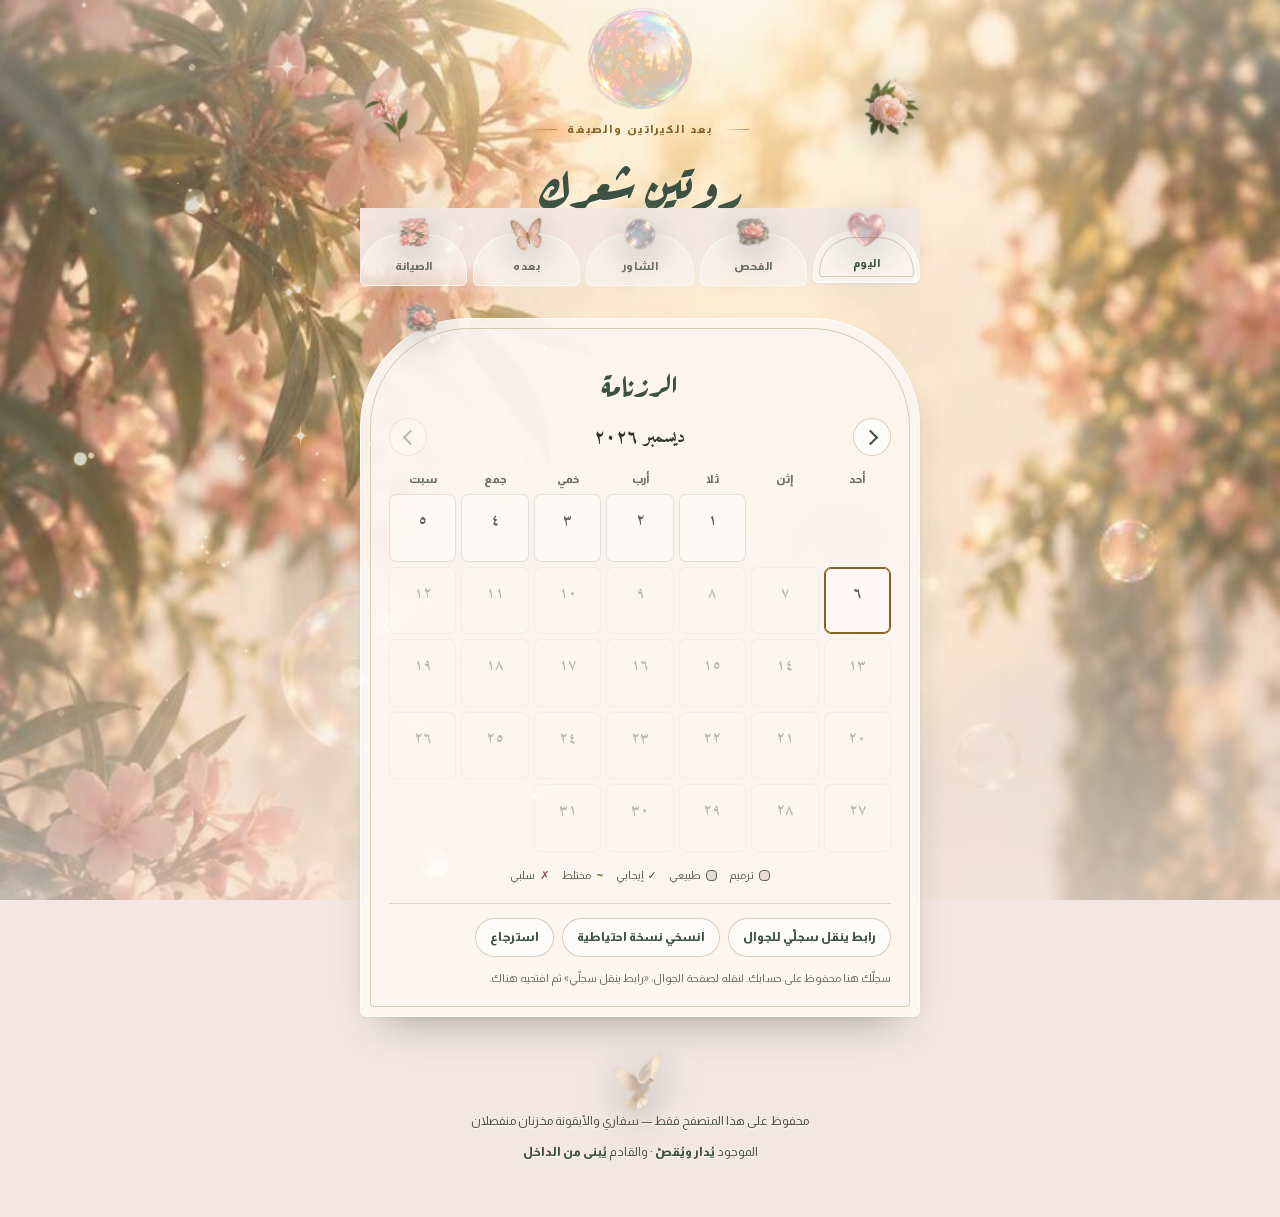
==== commit 34583392: "A link that carries the wash log between the two pages and the two iOS contexts The log lives in pla" ====
--- a/hair/index.html
+++ b/hair/index.html
@@ -540,7 +540,9 @@
 .gloss b{display:block;color:var(--ink);font-weight:800;font-size:14px}
 
 
-/* ── نسخة احتياطية (خارج claude: السجل على الجوال فقط) ── */
+
+
+/* ── نسخة احتياطية ونقل ── */
 .backup{position:relative;z-index:1;margin-top:18px;padding-top:14px;border-top:1px solid var(--rule);
   display:flex;flex-wrap:wrap;gap:8px;align-items:center}
 .backup button{font:inherit;font-family:var(--f-body);font-size:12px;font-weight:800;
@@ -722,9 +724,10 @@
       <div class="saved" id="saved"></div>
     </div>
     <div class="backup">
+      <button type="button" id="bkLink">رابط ينقل سجلّي للجوال</button>
       <button type="button" id="bkCopy">انسخي نسخة احتياطية</button>
       <button type="button" id="bkRestore">استرجاع</button>
-      <p>السجل محفوظ على هذا الجوال فقط. انسخي النسخة والصقيها بملاحظاتك كل فترة — مسح بيانات المتصفح يمسحها.</p>
+      <p id="bkNote"></p>
     </div>
   </section>
 
@@ -1216,7 +1219,7 @@
   var el=document.getElementById('store');
   el.textContent = mode==='db'
     ? 'محفوظ على حسابك — يفتح من أي جهاز'
-    : 'محفوظ على هذا المتصفح فقط';
+    : 'محفوظ على هذا المتصفح فقط — سفاري والأيقونة مخزنان منفصلان';
 }
 
 function boot(){
@@ -1557,29 +1560,55 @@
 boot();
 })();
 
-/* ══ نسخة احتياطية ══ */
+/* ══ نسخة احتياطية ونقل بين الصفحات ══
+   السجل يعيش في مكانين لا يتكلمان: صفحة claude تحفظ على حسابك، وصفحة GitHub
+   تحفظ على المتصفح فقط — وسفاري وأيقونة الشاشة الرئيسية مخزنان منفصلان.
+   فالنقل يمر برابط يحمل السجل نفسه (#import=…) أو بنسخة تُلصق.            */
 (function(){
-  var K='rawan-hair-log-v1';
-  var c=document.getElementById('bkCopy'), r=document.getElementById('bkRestore');
-  if(!c||!r) return;
-  c.onclick=function(){
-    var txt=localStorage.getItem(K)||'{}';
-    var done=function(){ c.textContent='انتسخت ✓'; setTimeout(function(){c.textContent='انسخي نسخة احتياطية';},2000); };
-    if(navigator.clipboard&&navigator.clipboard.writeText){ navigator.clipboard.writeText(txt).then(done,function(){ window.prompt('انسخي هذا النص:',txt); }); }
-    else window.prompt('انسخي هذا النص:',txt);
+  var K='rawan-hair-log-v1', GH='https://nourahalkharraz.github.io/Rawan-grad/hair/';
+  var onGH = location.href.indexOf('github.io')>-1;
+  function cur(){ try{ return JSON.parse(localStorage.getItem(K)||'{}')||{}; }catch(e){ return {}; } }
+  function mergeInto(inc){
+    var c=cur(), n=0;
+    for(var k in inc){ if(inc.hasOwnProperty(k) && !c[k] && inc[k] && inc[k].t){ c[k]=inc[k]; n++; } }
+    localStorage.setItem(K,JSON.stringify(c)); return n;
+  }
+  /* استيراد من الرابط */
+  var m=/[#&]import=([^&]+)/.exec(location.hash||'');
+  if(m){
+    try{
+      var json=decodeURIComponent(escape(atob(m[1].replace(/-/g,'+').replace(/_/g,'/'))));
+      var n=mergeInto(JSON.parse(json));
+      history.replaceState(null,'',location.pathname+'#log');
+      window.alert(n? 'انضاف '+n+' يوم لسجلّك على هالجهاز.' : 'السجل موجود أصلًا — ما فيه جديد.');
+      location.reload(); return;
+    }catch(e){ window.alert('الرابط ما فيه نسخة صحيحة.'); }
+  }
+  var note=document.getElementById('bkNote');
+  if(note) note.textContent = onGH
+    ? 'هذي الصفحة تحفظ على هذا المتصفح فقط — وسفاري وأيقونة الشاشة الرئيسية مخزنان منفصلان. «رابط ينقل سجلّي» يفتحينه في المكان اللي تبين السجل فيه.'
+    : 'سجلّك هنا محفوظ على حسابك. لنقله لصفحة الجوال: «رابط ينقل سجلّي» ثم افتحيه هناك.';
+  var lk=document.getElementById('bkLink'), c=document.getElementById('bkCopy'), r=document.getElementById('bkRestore');
+  function flashBtn(b,t){ var o=b.textContent; b.textContent=t; setTimeout(function(){ b.textContent=o; },2200); }
+  function toClip(txt,b,done){
+    if(navigator.clipboard&&navigator.clipboard.writeText){ navigator.clipboard.writeText(txt).then(function(){flashBtn(b,done);},function(){ window.prompt('انسخي:',txt); }); }
+    else window.prompt('انسخي:',txt);
+  }
+  if(lk) lk.onclick=function(){
+    var json=JSON.stringify(cur());
+    var b64=btoa(unescape(encodeURIComponent(json))).replace(/\+/g,'-').replace(/\//g,'_').replace(/=+$/,'');
+    var url=GH+'#import='+b64;
+    if(navigator.share){ navigator.share({title:'سجل شعرك',url:url}).catch(function(){ toClip(url,lk,'انتسخ الرابط ✓'); }); }
+    else toClip(url,lk,'انتسخ الرابط ✓');
   };
-  r.onclick=function(){
+  if(c) c.onclick=function(){ toClip(JSON.stringify(cur()),c,'انتسخت ✓'); };
+  if(r) r.onclick=function(){
     var txt=window.prompt('الصقي النسخة هنا:'); if(!txt) return;
-    try{
-      var inc=JSON.parse(txt); if(!inc||typeof inc!=='object') throw 0;
-      var cur=JSON.parse(localStorage.getItem(K)||'{}');
-      /* الاسترجاع يضيف ولا يمسح */
-      for(var k in inc){ if(inc.hasOwnProperty(k) && !cur[k]) cur[k]=inc[k]; }
-      localStorage.setItem(K,JSON.stringify(cur));
-      location.reload();
-    }catch(e){ window.alert('النص مو نسخة صحيحة.'); }
+    try{ var n=mergeInto(JSON.parse(txt)); location.reload(); }catch(e){ window.alert('النص مو نسخة صحيحة.'); }
   };
 })();
+
+
 if('serviceWorker' in navigator){ window.addEventListener('load',function(){ navigator.serviceWorker.register('./sw.js').catch(function(){}); }); }
 
 
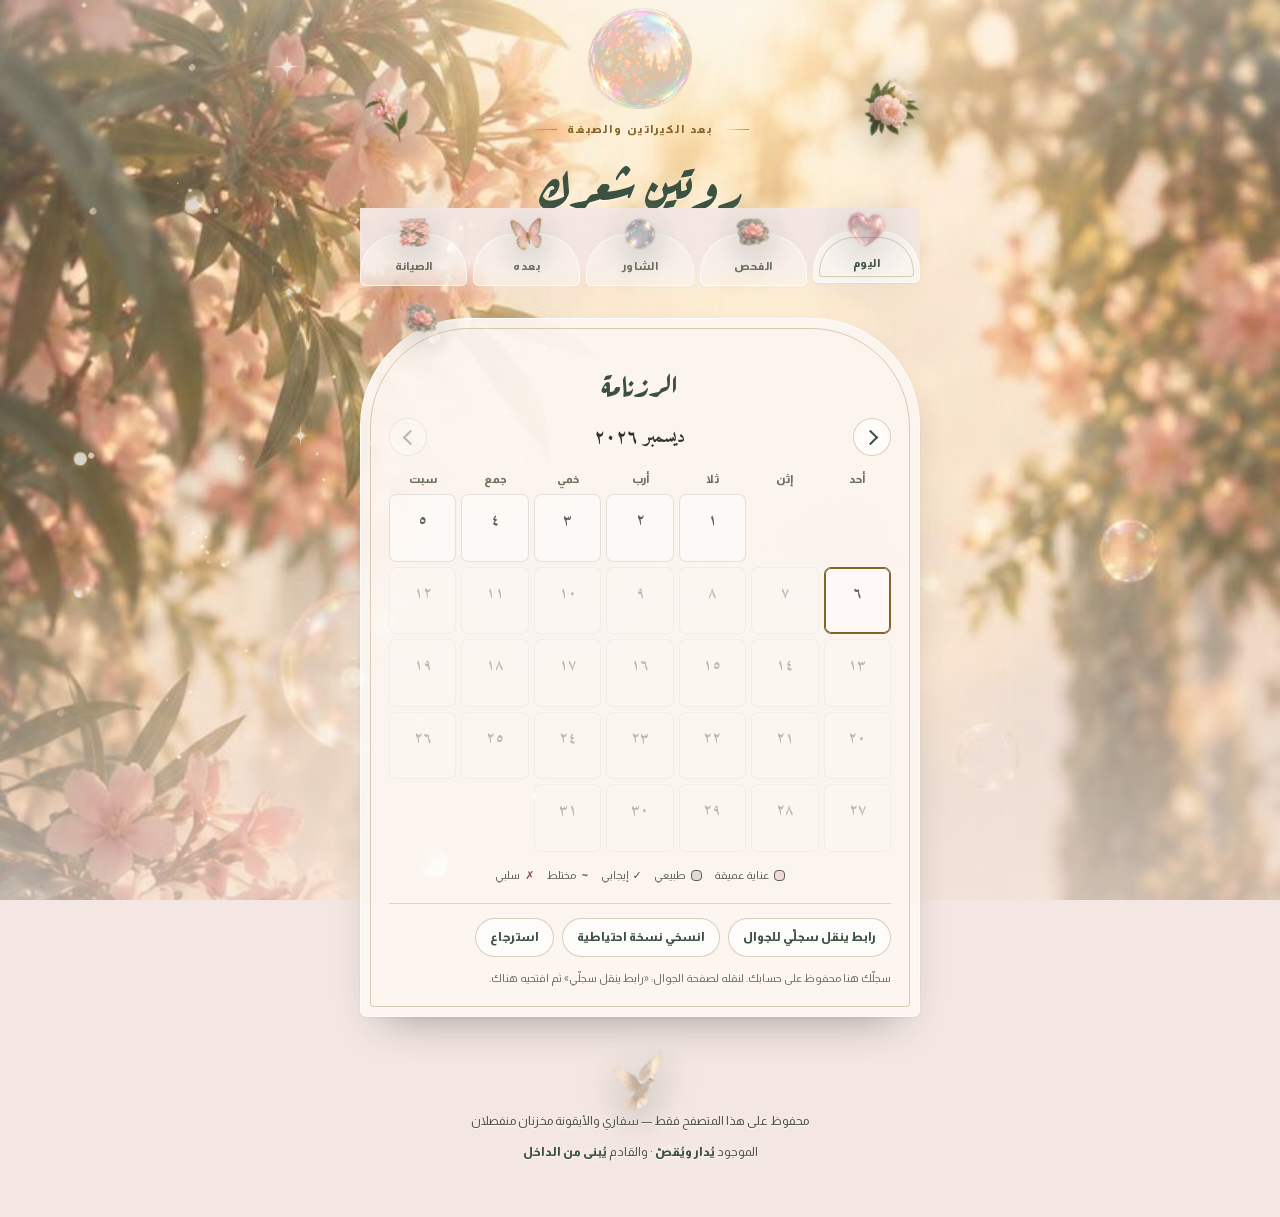
==== commit c94bc50e: "Pause the peptide: the repair wash becomes a protein-free deep-care wash Kerastase for ten minutes r" ====
--- a/hair/index.html
+++ b/hair/index.html
@@ -696,7 +696,7 @@
     <div class="grid" id="grid"></div>
 
     <div class="legend">
-      <span><i class="lg-r"></i> ترميم</span>
+      <span><i class="lg-r"></i> عناية عميقة</span>
       <span><i class="lg-n"></i> طبيعي</span>
       <span><b style="color:var(--green)">✓</b> إيجابي</span>
       <span><b style="color:var(--gold)">~</b> مختلط</span>
@@ -707,7 +707,7 @@
       <div class="ed-date" id="edDate"></div>
       <div class="ed-vd" id="edVd" hidden></div>
       <div class="types">
-        <button type="button" data-t="r">شاور ترميم</button>
+        <button type="button" data-t="r">عناية عميقة</button>
         <button type="button" data-t="n">شاور طبيعي</button>
         <button type="button" data-t="">امسحي</button>
       </div>
@@ -737,7 +737,7 @@
   <div class="chapter"><span class="ch-no">آخر ٢٨ يوم</span><h2 class="ch-ttl">الفحص</h2><div class="orn"><i></i></div></div>
   <div class="sums">
     <div class="sum s1"><b id="sumW">٠</b><span>غسلات</span><small id="sumWs">هذا الشهر</small></div>
-    <div class="sum s2"><b id="sumR">٠</b><span>ترميم</span><small>من ٤ بالشهر</small></div>
+    <div class="sum s2"><b id="sumR">٠</b><span>عناية عميقة</span><small>من ٤ بالشهر</small></div>
     <div class="sum s3"><b id="sumC">٠</b><span>أيام</span><small>بلا إشارة سلبية</small></div>
   </div>
 
@@ -765,13 +765,13 @@
   <section class="pane" data-pane="shower">
   <div class="chapter"><span class="ch-no">الفصل الأول</span><h2 class="ch-ttl">الشاور</h2><div class="orn"><i></i></div><p class="chsub">كل شي فيه من اللي عندك أصلًا. لا منتج جديد، ولا بروتين زيادة.</p></div>
   <div class="stats">
-    <div class="stat s1"><b>١</b><span>شاور ترميم</span><small>بالأسبوع</small></div>
+    <div class="stat s1"><b>١</b><span>عناية عميقة</span><small>بالأسبوع</small></div>
     <div class="stat s2"><b>٢</b><span>شاور طبيعي</span><small>بالأسبوع</small></div>
     <div class="stat s3"><b>٤</b><span>أيام بلا ماء</span><small>الباقي</small></div>
   </div>
 
   <div class="week">
-    <div class="day on"><span>ترميم</span><b>١</b></div>
+    <div class="day on"><span>عناية</span><b>١</b></div>
     <div class="day"><span>راحة</span><b>٢</b></div>
     <div class="day"><span>راحة</span><b>٣</b></div>
     <div class="day on2"><span>طبيعي</span><b>٤</b></div>
@@ -789,6 +789,7 @@
     </div>
     <ul class="ticks">
       <li><b>قميص قطني قديم نظيف</b> — بدل المنشفة. المنشفة العادية خشنة على شعرك.</li>
+      <li><b>مقص شعر صغير</b> — للدستنج بالبيت كل ٦ أسابيع، مو مقص ورق.</li>
       <li><b>مشط واسع الأسنان</b> — المسافة بين السن والسن قدّ عرض إصبع تقريبًا. مو فرشاة.</li>
       <li><b>مؤقت</b> — ساعة الجوال. «دقيقتان» و«٥ دقائق» أرقام حقيقية مو تقدير.</li>
       <li><b>ربطتان مرتخيتان</b> — لتقسيم الشعر أربعة أقسام وقت الماسك.</li>
@@ -799,10 +800,10 @@
   <section class="card wash">
     <img loading="lazy" decoding="async" class="stk mark mark-l waterflower" src="st/waterflower.png" alt="" width="300" height="256">
     <div class="card-hd">
-      <h2>غسلة الترميم</h2>
+      <h2>غسلة العناية العميقة</h2>
       <span class="chip">مرة بالأسبوع</span>
     </div>
-    <p class="sub">بالترتيب من ١ إلى ٥. لا تقفزين خطوة ولا تبدّلين الترتيب.</p>
+    <p class="sub">بالترتيب من ١ إلى ٥. <b>بلا بروتين حاليًا</b> — شعرك يقشّ منه، فالببتيد موقوف لين يقول اختبار الخصلة غير ذلك.</p>
 
     <ol class="steps">
       <li><span class="num">١</span>
@@ -833,18 +834,16 @@
         </div></li>
       <li><span class="num">٣</span>
         <div class="step-b">
-          <h3><span class="en">L'Oréal Absolut Repair Molecular</span> — ماسك<span class="time">دقيقتان</span></h3>
-          <p>هذا هو «الترميم». ببتيد واحد بالشاور — لا K18 معه ولا ماسك ثاني فوقه.</p>
+          <h3><span class="en">Kérastase Gloss Absolu</span> — ماسك<span class="time">١٠ دقائق</span></h3>
+          <p>ترطيب عميق. اليوم الوحيد اللي ياخذ ١٠ دقائق بدل ٥.</p>
           <ul class="how">
-            <li><b>قسّمي ٤ أقسام:</b> خط من الجبهة لورا الراس (يمين/يسار)، وخط من أذن لأذن (قدام/ورا). اربطي ٣ واشتغلي على واحد.</li>
+            <li><b>قسّمي ٤ أقسام:</b> خط من الجبهة لورا الراس، وخط من أذن لأذن. اربطي ٣ واشتغلي على واحد.</li>
             <li><b>الكمية لكل قسم:</b> قدّ حبة الجوز.</li>
-            <li><b>وين:</b> من نصّ الطول إلى الأطراف. <em>لا يقرب الفروة</em> — ما تحتاجه وتصير دهنية.</li>
-            <li><b>كيف:</b> افردي الماسك بين كفّينك، ومرّريه على القسم من آخر الشعر وطالعة لفوق.</li>
-            <li><b>المشط الواسع:</b> مشّطي آخر ٥ سم أول، ثم اطلعي شوي شوي. لو علق، فكّيه بأصابعك — <em>لا تشدين.</em></li>
-            <li><b>الوقت:</b> شغّلي مؤقت دقيقتين من لما تخلصين آخر قسم.</li>
-            <li><b>الشطف:</b> ماي فاتر لين ما يصير الشعر «ناعم بلا زلق». وهذي آخر خطوة داخل الحمام.</li>
+            <li><b>وين:</b> من نصّ الطول إلى الأطراف. <em>لا يقرب الفروة.</em></li>
+            <li><b>كيف:</b> افرديه بكفّينك على القسم من آخر الشعر وطالعة لفوق، ثم المشط الواسع من الأطراف — لو علق فكّيه بأصابعك، <em>لا تشدين.</em></li>
+            <li><b>الوقت:</b> مؤقت ١٠ دقائق من لما تخلصين آخر قسم. غطاء شاور لو عندك.</li>
+            <li><b>الشطف:</b> ماي فاتر لين ما يصير الشعر «ناعم بلا زلق». آخر خطوة داخل الحمام.</li>
           </ul>
-        </div></li>
       <li><span class="num">٤</span>
         <div class="step-b">
           <h3><span class="en">Glaze Milk</span> — حليب</h3>
@@ -867,7 +866,7 @@
           </ul>
         </div></li>
     </ol>
-    <p class="alt"><b>لو رجعتِ K18 (بعد القصّ):</b> بدّلي الخطوة ٣ به — كبسة لكل قسم، ٤ دقائق بلا شطف، ثم Kérastase ٥ دقائق فوقه واشطفي الكل، وكمّلي ٤ و٥. <em>K18 وL'Oréal ما ينحطون بنفس الشاور.</em></p>
+    <p class="alt"><b>متى يرجع الببتيد (L'Oréal Molecular):</b> لما اختبار الخصلة المبلولة يطلع <em>تتمدّد وما ترجع</em> — يعني البروتين السطحي انغسل وصار فيه مجال. وقتها بدّلي الخطوة ٣ به: دقيقتان ثم اشطفي، مرة بالأسبوع، وراقبي القشّ. غالبًا بعد ٤–٨ أسابيع.</p>
   </section>
 
   <section class="card simple">
@@ -876,14 +875,14 @@
       <h2>الغسلة الطبيعية</h2>
       <span class="chip">مرتين بالأسبوع</span>
     </div>
-    <p class="sub">خفيفة ومرطّبة فقط. <b>بلا أي شي فيه ببتيد أو بروتين</b> — ذاك يوم الترميم بس.<br>
+    <p class="sub">خفيفة ومرطّبة فقط. <b>بلا أي شي فيه ببتيد أو بروتين</b> — والببتيد موقوف حاليًا بكل الغسلات، مو بس هنا.<br>
       <b>الترطيب هنا = Kérastase (الخطوة ٣)</b> + الحليب والسيروم. ما فيه بلسم منفصل عمدًا — بلسم فوق ماسك يثقّل شعرك.</p>
 
     <ol class="steps">
       <li><span class="num">١</span>
         <div class="step-b">
           <h3><span class="en">Horsetail</span> — شامبو (أو Glycolic Gloss)</h3>
-          <p>نفس طريقة الشامبو بالترميم بالضبط. Horsetail أخفّ على الشعرة؛ لو الفروة حكّت منه، Glycolic Gloss.</p>
+          <p>نفس طريقة الشامبو بالعناية العميقة بالضبط. Horsetail أخفّ على الشعرة؛ لو الفروة حكّت منه، Glycolic Gloss.</p>
           <ul class="how">
             <li><b>الماي:</b> فاتر.</li>
             <li><b>الكمية:</b> ابدئي بحبة لوز؛ الكثيف/الطويل حبة جوز. رغّيه بكفّك مع شوي ماي أول.</li>
@@ -900,7 +899,7 @@
       <li><span class="num">٣</span>
         <div class="step-b">
           <h3><span class="en">Kérastase Gloss Absolu</span> — ماسك<span class="time">٥ دقائق</span></h3>
-          <p>ترطيب وتغليف. مو ترميم — وهذا المطلوب اليوم.</p>
+          <p>ترطيب وتغليف. ما فيه بروتين — وهذا المطلوب اليوم.</p>
           <ul class="how">
             <li><b>الكمية:</b> قدّ حبتين جوز لكل الشعر.</li>
             <li><b>وين:</b> من نصّ الطول للأطراف. <em>بعيد عن الفروة.</em></li>
@@ -920,13 +919,13 @@
           </ul>
         </div></li>
     </ol>
-    <p class="alt"><b>شعرك أشقر رمادي — التونر (Olaplex No.4P):</b> كل أسبوعين، في غسلة طبيعية، مكان Horsetail. قدّ حبة الجوز مخفّفة بكفّينك — التوزيع المتساوي مهم وإلا يطلع اللون مبقّع — على الفروة، والرغوة تنزل على الأطوال <em>بالعصر بين الكفّين لا بالفرك</em>. أول مرة <em>دقيقة وحدة</em> بالمؤقت وشوفي اللون بضوء النهار — المسامي يمسك البنفسجي بسرعة. بعدها ٢–٣ دقائق، <em>ما تتعدّين ٣</em>. اشطفي، ثم Kérastase ٥ دقائق إلزامي. مو يوم الترميم، ومو كل غسلة.</p>
+    <p class="alt"><b>شعرك أشقر رمادي — التونر (Olaplex No.4P):</b> كل أسبوعين، في غسلة طبيعية، مكان Horsetail. قدّ حبة الجوز مخفّفة بكفّينك — التوزيع المتساوي مهم وإلا يطلع اللون مبقّع — على الفروة، والرغوة تنزل على الأطوال <em>بالعصر بين الكفّين لا بالفرك</em>. أول مرة <em>دقيقة وحدة</em> بالمؤقت وشوفي اللون بضوء النهار — المسامي يمسك البنفسجي بسرعة. بعدها ٢–٣ دقائق، <em>ما تتعدّين ٣</em>. اشطفي، ثم Kérastase ٥ دقائق إلزامي. مو يوم العناية العميقة، ومو كل غسلة.</p>
     <p class="alt"><b>لو حسّيتيه ناشف بعدها — حسب النوع:</b><br>
-      <b>قشّ وخشن ويتكسّر</b> = بروتين زائد → أشّري «إحساس قشّ»، والترميم الجاي يصير غسلة طبيعية (أسبوع بلا ببتيد).<br>
+      <b>قشّ وخشن ويتكسّر</b> = بروتين زائد (فايض الكيراتين القديم، مو منتج جديد) → أشّري «إحساس قشّ»، وشيكي إن ولا منتج فيه Keratin/Amino acids/Peptide لمس شعرك، والغسلة الجاية عناية عميقة (Kérastase ١٠ دقائق).<br>
       <b>ناشف بس ناعم وهايش</b> = ترطيب ناقص → المرة الجاية Kérastase ٧ دقائق بدل ٥ (مرة وحدة)، وسيروم ٤ ضغطات.<br>
       <b>الفروة تشدّ والجذور ناشفة</b> = الشامبو → نصّ الكمية، أو خفّفيه بشوي ماي بكفّك.<br>
       <em>ما تسوينه:</em> ماسك Elvive، بلسم فوق الماسك، زيت قبل الحليب، أو غسلة ثانية. ولو مو متأكدة: اختبار الخصلة بالصيانة يفصل.</p>
-    <p class="alt"><b>لو احتجتِ ثالثة:</b> زيدي <em>غسلة طبيعية</em> — ولا تزيدين الترميم أبدًا.
+    <p class="alt"><b>لو احتجتِ ثالثة:</b> زيدي <em>غسلة طبيعية</em> — ولا تزيدين العناية العميقة أبدًا.
       وخلّي بين كل غسلتين يوم على الأقل. لو السبب دهون الفروة: <b>Elvive Hyaluron Pure</b> على الجذور فقط، ما يلمس الأطوال.</p>
   </section>
 
@@ -938,14 +937,13 @@
     </div>
 
     <div class="plist">
-      <div class="prow"><div class="pname"><b>K18 Peptide Prep Detox</b><span>منظّف عميق · يوم الترميم فقط، قبل الماسك · <b>بهتان اللون ٢/٣</b></span></div><span class="ptag t-rep">ترميم</span></div>
-      <div class="prow"><div class="pname"><b>Absolut Repair Molecular شامبو</b><span>بديل Detox على يوم الترميم لو حسّيتيه جفّف · مو للطبيعية · <b>بهتان اللون ١/٣</b></span></div><span class="ptag t-rep">ترميم</span></div>
-      <div class="prow"><div class="pname"><b>L'Oréal Absolut Repair Molecular</b><span>دقيقتان ثم اشطفي · الببتيد الوحيد بالشاور · <b>بهتان اللون ٠/٣</b></span></div><span class="ptag t-rep">ترميم</span></div>
+      <div class="prow"><div class="pname"><b>K18 Peptide Prep Detox</b><span>منظّف عميق · يوم العناية العميقة فقط، قبل الماسك · <b>بهتان اللون ٢/٣</b></span></div><span class="ptag t-rep">عناية عميقة</span></div>
       <div class="prow"><div class="pname"><b>Horsetail (Kuwait Shop)</b><span>الغسلة الطبيعية · بلا بروتين ✓ بلا سيليكون ✓ · SLES · فيه مادة حافظة قد تهيّج الفروة — لو حكّت ارجعي لـGlycolic Gloss · <b>بهتان اللون ١/٣</b></span></div><span class="ptag t-nat">طبيعية</span></div>
       <div class="prow"><div class="pname"><b>Elvive Glycolic Gloss</b><span>احتياط الغسلة الطبيعية · بلا بروتين ✓ · SLS+SLES وأمودايميثيكون — فروة فقط، وDetox يشيل تراكمه · <b>بهتان اللون ٢/٣</b></span></div><span class="ptag t-nat">طبيعية</span></div>
       <div class="prow"><div class="pname"><b>Elvive Hyaluron Pure</b><span>منقّي للفروة الدهنية · الجذور فقط · بس لو احتجتِ غسلة ثالثة · <b>بهتان اللون ٢/٣</b></span></div><span class="ptag t-when">عند الحاجة</span></div>
       <div class="prow"><div class="pname"><b>Olaplex No.4P</b><span>تونر بنفسجي · بلا سلفات ✓ بلا بروتين ✓ · كل أسبوعين مكان Horsetail · أول مرة دقيقة، الحد ٣ · Kérastase بعده إلزامي · <b>بهتان اللون ٠/٣</b> (يرجّع الرمادي)</span></div><span class="ptag t-when">كل أسبوعين</span></div>
-      <div class="prow"><div class="pname"><b>Kérastase Gloss Absolu</b><span>ماسك ٥ دقائق · الأطوال والأطراف · <b>بهتان اللون ٠/٣</b></span></div><span class="ptag t-nat">طبيعية</span></div>
+      <div class="prow"><div class="pname"><b>Kérastase Gloss Absolu</b><span>٥ دقائق بالطبيعية · ١٠ دقائق بالعناية العميقة · الأطوال والأطراف · <b>بهتان اللون ٠/٣</b></span></div><span class="ptag t-both">الاثنتان</span></div>
+      <div class="prow"><div class="pname"><b>ماسك الكثيرة (اختياري)</b><span>صمغ بلا بروتين · جل رقيق مخفّف، ١٠ دقائق على المعصور من نصّ الطول، واشطفي كامل — <b>ما ينشف بالشعر أبدًا</b> · مكان Kérastase في غسلة طبيعية، مو معه · <b>بهتان اللون ٠/٣</b></span></div><span class="ptag t-nat">طبيعية</span></div>
       <div class="prow"><div class="pname"><b>Glaze Milk</b><span>٤ بخّات على المبلول · لا يُشطف · <b>بهتان اللون ٠/٣</b></span></div><span class="ptag t-both">الاثنتان</span></div>
       <div class="prow"><div class="pname"><b>Sérum Chroma</b><span>٣ ضغطات فوق الحليب · وعلى الجاف للمعة · <b>بهتان اللون ٠/٣</b></span></div><span class="ptag t-both">الاثنتان</span></div>
     </div>
@@ -953,7 +951,7 @@
     <div class="rules">
       <p><b>ما يخترق قبل ما يغلّف</b> — ماسك الببتيد يدخل الشعرة، فيحتاجها عارية. لهذا بلا بلسم قبله، والحليب والسيروم بعده.</p>
       <p><b>مائي قبل زيتي</b> — الحليب ينتشر ويعطي الانزلاق، والسيروم يقفل فوقه. لا العكس.</p>
-      <p><b>لا تخلطين الشاورين</b> — شعرك مشبع بروتين، والببتيد مرة بالأسبوع هو السقف.</p>
+      <p><b>الببتيد موقوف</b> — شعرك يقشّ من أي بروتين. يرجع مرة بالأسبوع فقط لما تقول الخصلة إنه ناقص.</p>
       <p><b>«بهتان اللون ٠–٣»</b> — ولا منتج عندك <em>يغيّر</em> اللون (ما فيه صبغة ولا أكسجين). الرقم تقدير من المكوّنات لخطر بهتان الصبغة مع الوقت، مو قياس: ٠ ماسك وليف-إن · ١ شامبو بلا سلفات أو سلفات واحد · ٢ سلفاتان أو منظّف عميق. وعلى الأطوال كلها تقريبًا ٠ لأن الشامبو على الفروة فقط. الماي الحار والشمس يبهّتون أكثر من كل هذي.</p>
     </div>
   </section>
@@ -1066,7 +1064,7 @@
       <div class="prow"><div class="pname"><b>اختبار الخصلة المبلولة</b><span>خذي شعرة طايحة وبلّليها. امسكي طرفيها وشدّي بلطف: تتمدّد شوي وترجع = تمام · تتمدّد وما ترجع (تظل مطاطة) = تحتاج بروتين · تنقطع فورًا بلا تمدّد = بروتين زايد، ترطيب أكثر</span></div><span class="ptag t-when">كل أسبوعين</span></div>
       <div class="prow"><div class="pname"><b>تدليك الفروة</b><span>٣ دقائق على الجاف قبل الشاور · بأطراف الأصابع لا الأظافر</span></div><span class="ptag t-when">قبل كل غسلة</span></div>
       <div class="prow"><div class="pname"><b>صوّري شعرك بنفس الإضاءة</b><span>العين ما تلاحظ التحسّن اليومي — الصورة تلاحظه</span></div><span class="ptag t-when">كل شهر</span></div>
-      <div class="prow"><div class="pname"><b>قصّ الأطراف</b><span>دَستِنج: نصف سنتي من الأطراف فقط · بلا تغيير القصّة</span></div><span class="ptag t-when">٦–٨ أسابيع</span></div>
+      <div class="prow"><div class="pname"><b>دستنج — بلا تقصير</b><span>سنتي واحد من الأطراف بالبيت: ضفيرة رفيعة واللي يبرز منها بالمقص. أقل مما ينمو، فالطول ما يتغيّر</span></div><span class="ptag t-when">كل ٦ أسابيع</span></div>
     </div>
 
     <div class="rules">
@@ -1081,6 +1079,10 @@
       <span class="chip">ليس الآن</span>
     </div>
     <ul class="ticks">
+      <li><span class="en">L'Oréal Absolut Repair Molecular</span> ماسك — ببتيد. يقشّ شعرك الحين.
+        <span class="why">يرجع لما اختبار الخصلة يطلع «تتمدّد وما ترجع». دقيقتان، مرة بالأسبوع.</span></li>
+      <li><span class="en">Absolut Repair Molecular شامبو</span> — فيه أحماض أمينية (من عائلة البروتين)، فما يدخل ولا غسلة الحين.
+        <span class="why">يرجع بس لو Detox جفّف شعرك <em>و</em>اختبار الخصلة رجع طبيعي — بديله على يوم العناية العميقة، مو إضافة.</span></li>
       <li><span class="en">K18 Leave-in</span> — L'Oréal ياخذ مكانه الحين: يُشطف، ويغطي كامل.
         <span class="why">يرجع بعد القصّ لما يثبت الشعر — تبادلين بينهم، مو مع بعض.</span></li>
       <li><span class="en">Elvive</span> ماسك جوجوبا — ثقيل على شعر متكسّر الآن.
@@ -1090,8 +1092,8 @@
 
   <div class="levers">
     <div class="lever">
-      <h3>قصّي الأطراف</h3>
-      <p>أسرع مكسب. التقصّف يصعد لأعلى لو تركتيه.</p>
+      <h3>خبّي الأطراف</h3>
+      <p>الطول باقي. التقصّف بآخر ٥ سم: كعكة أو ضفيرة مرتخية تلفّه للداخل، أو مفرود بالسيروم عليه. لا شدّ، لا حرارة إلا للمناسبة مرة بالشهر مع Glaze Milk قبلها.</p>
     </div>
     <div class="lever">
       <h3>افحصي الفيريتين</h3>
@@ -1139,13 +1141,13 @@
   {k:'brass',   t:'اللون قلب أصفر أو نحاسي',      p:0, m:0}
 ];
 var EXPECT = {
-  r: '<h4>بعد شاور الترميم — شنو المفروض تحسّين</h4>'
-    +'<p><b class="nb">طبيعي ولا يقلق:</b> الشعر يحس «أشدّ» وأقل مرونة، ولمعة أقل من الغسلة الطبيعية، وممكن يبان جاف شوي — لأن ما فيه ماسك ترطيب. التمشيط أسهل بسبب الحليب والسيروم لا بسبب الماسك.</p>'
+  r: '<h4>بعد غسلة العناية العميقة — شنو المفروض تحسّين</h4>'
+    +'<p><b class="nb">طبيعي:</b> أنعم من الغسلة الطبيعية بسبب الـ١٠ دقائق، ولمعة أكثر. Detox قبله يخلّي الفروة خفيفة.</p>'
     +'<p><b class="ok">إيجابي:</b> تقطّع أقل وأنتِ تمشّطين، وبعد يومين على الجاف الخصلة المبلولة تتمدّد وترجع.</p>'
-    +'<p><b class="no">مقلق — أشّريه:</b> إحساس قشّ وخشونة واضحة، تشابك أكثر من قبل الشاور، أو الخصلة تنقطع فورًا. هذي بروتين زائد، مو «الترميم يشتغل».</p>'
+    +'<p><b class="no">مقلق — أشّريه:</b> ثقل وارتخاء ودهنية بنفس اليوم (الماسك قرب الجذور أو أكثر من ١٠ دقائق)، أو قشّ رغم إنه بلا بروتين — وقتها المشكلة تراكم قديم، خلّي Detox يشتغل أسبوعين.</p>'
     +'<p><b>متى تحكمين:</b> مو نفس اليوم. بعد ٢٤–٤٨ ساعة على الجاف.</p>',
   n: '<h4>بعد الشاور الطبيعي — شنو المفروض تحسّين</h4>'
-    +'<p><b class="nb">طبيعي:</b> نعومة وانزلاق ولمعة، وملمس أكثر ليونة من يوم الترميم. هذا أثر Kérastase وما يعني إن الشعرة تقوّت.</p>'
+    +'<p><b class="nb">طبيعي:</b> نعومة وانزلاق ولمعة. هذا أثر Kérastase وما يعني إن الشعرة تقوّت.</p>'
     +'<p><b class="ok">إيجابي:</b> تشابك أقل، أطراف أنعم، وتقطّع أقل بالتمشيط.</p>'
     +'<p><b class="no">مقلق — أشّريه:</b> ثقل وارتخاء ودهنية بنفس اليوم (تغليف زائد — الماسك قرب الجذور أو أكثر من ٥ دقائق)، أو نفس التقطّع وهو مبلول (المشكلة مو ترطيب — ارجعي للفحص).</p>'
     +'<p><b>تذكّري:</b> ولا شاور يرجّع اللي انكسر. اللي تقيسينه هو: هل التكسّر الجديد وقف؟</p>'
@@ -1432,11 +1434,11 @@
 
   /* المحور الأساسي */
   if(P >= M+3){
-    V.appendChild(verdict('v-act','بروتين زائد — وقّفي الببتيد أسبوعين',
-      'مجموع إشارات البروتين '+ar(P)+' مقابل '+ar(M)+' للترطيب. شعرك أصلًا مشبع من الكيراتين، وهذي الإشارات تقول إنه تشبّع أكثر. لأسبوعين: احذفي L\'Oréal Molecular (وK18 لو رجّعتيه) تمامًا، وخلّي شاور الترميم = Kérastase ماسك ١٠ دقائق فقط. رجّعي الببتيد بعدها بجلسة وحدة.'));
+    V.appendChild(verdict('v-act','بروتين زائد — شيكي مصدره',
+      'مجموع إشارات البروتين '+ar(P)+' مقابل '+ar(M)+' للترطيب. شعرك أصلًا مشبع من الكيراتين، وهذي الإشارات تقول إنه تشبّع أكثر. الببتيد أصلًا موقوف — فالمصدر شامبو Molecular لو استعملتيه، أو أي منتج فيه Keratin/Amino acids. شيكي العبوات، وخلّي Detox أسبوعين يشيل التراكم.'));
   } else if(M >= P+3){
     V.appendChild(verdict('v-warn','ترطيب زائد أو تغليف متراكم',
-      'مجموع إشارات الترطيب '+ar(M)+' مقابل '+ar(P)+' للبروتين. الشعر ثقيل ومرتخي يعني الماسك والزيت متراكمين. قلّلي Kérastase لخمس دقائق وابعديه عن الجذور، وخفّفي السيروم لضغطتين، وخلّي جلسة ترميم واحدة برجعها مكانها.'));
+      'مجموع إشارات الترطيب '+ar(M)+' مقابل '+ar(P)+' للبروتين. الشعر ثقيل ومرتخي يعني الماسك والزيت متراكمين. قلّلي Kérastase لخمس دقائق وابعديه عن الجذور، وخفّفي السيروم لضغطتين، وخلّي العناية العميقة مرة كل أسبوعين لين يخفّ الثقل.'));
   } else if(badAny===0 && good>=4){
     V.appendChild(verdict('v-ok','الروتين ماشي — لا تغيّرين شي',
       'ولا إشارة سلبية بآخر ٢٨ يوم، و'+ar(good)+' إشارة تحسّن. أخطر شي الحين هو إنك تضيفين منتج جديد. كمّلي بنفس التوزيع.'));
@@ -1449,8 +1451,8 @@
 
   /* التكرار */
   if(rep7>1){
-    V.appendChild(verdict('v-act','ترميمان في أسبوع واحد',
-      'سجّلتِ '+ar(rep7)+' جلسات ترميم بآخر ٧ أيام. السقف واحدة. هذا أسرع طريق لتشبّع البروتين اللي أنتِ أصلًا فيه.'));
+    V.appendChild(verdict('v-act','عنايتان عميقتان في أسبوع واحد',
+      'سجّلتِ '+ar(rep7)+' بآخر ٧ أيام. السقف واحدة — Detox مرتين بالأسبوع يجفّف.'));
   }
   if(all7>3){
     V.appendChild(verdict('v-warn','غسلات أكثر من السقف',
@@ -1461,7 +1463,7 @@
   var x=[];
   x.push('<p><b>كيف يُحسب:</b> كل إشارة سلبية لها وزن على محور واحد. «الخصلة تنقطع فورًا» تساوي ٣ نقاط بروتين لأنها أوضح اختبار عندك، و«ثقيل ومرتخي» تساوي ٣ ترطيب. الفرق ٣ نقاط فأكثر هو اللي يحرّك التوصية.</p>');
   if(back2back>0) x.push('<p><span class="sig">'+ar(back2back)+' مرة</span> غسلتِ يومين ورا بعض. خلّي بينهما يوم على الأقل.</p>');
-  x.push('<p><b>آخر ٢٨ يوم:</b> '+ar(win.length)+' غسلة، منها '+ar(rep28)+' ترميم.</p>');
+  x.push('<p><b>آخر ٢٨ يوم:</b> '+ar(win.length)+' غسلة، منها '+ar(rep28)+' عناية عميقة.</p>');
   if(scalp>=2) x.push('<p><span class="sig">الفروة</span> — أشّرتِ حكة أو قشرة '+ar(scalp)+' مرات. هذي فروة لا شعرة: ما تنحل بماسك الأطراف.</p>');
   if(brass>=1) x.push('<p><span class="sig">اللون</span> — أشّرتِ «قلب أصفر/نحاسي» '+ar(brass)+' مرة. هذا بهتان التونر الرمادي، مو منتج غيّر اللون. الحل: ماسك بنفسجي كل أسبوعين على الأطوال (بلا بروتين)، وDetox أسبوعي لنحاس الماي، وماي فاتر.</p>');
   if(root===1) x.push('<p>أشّرتِ «تساقط من الجذر» مرة وحدة — مو كافية لحكم. لو تكررت، الفحص يرفعها لتوصية الفيريتين.</p>');
@@ -1501,7 +1503,7 @@
     dd.textContent = ar(d.getDate())+' '+MON[d.getMonth()].slice(0,4);
     var bd=document.createElement('div');
     var k=document.createElement('div'); k.className='k '+r.e.t;
-    k.textContent = r.e.t==='r'?'شاور ترميم':'شاور طبيعي';
+    k.textContent = r.e.t==='r'?'عناية عميقة':'شاور طبيعي';
     var vr=verdictFor(r.e);
     if(vr && vr.s){ var vb=document.createElement('span'); vb.className='vd '+vr.c; vb.textContent=vr.s; k.appendChild(vb); }
     bd.appendChild(k);
